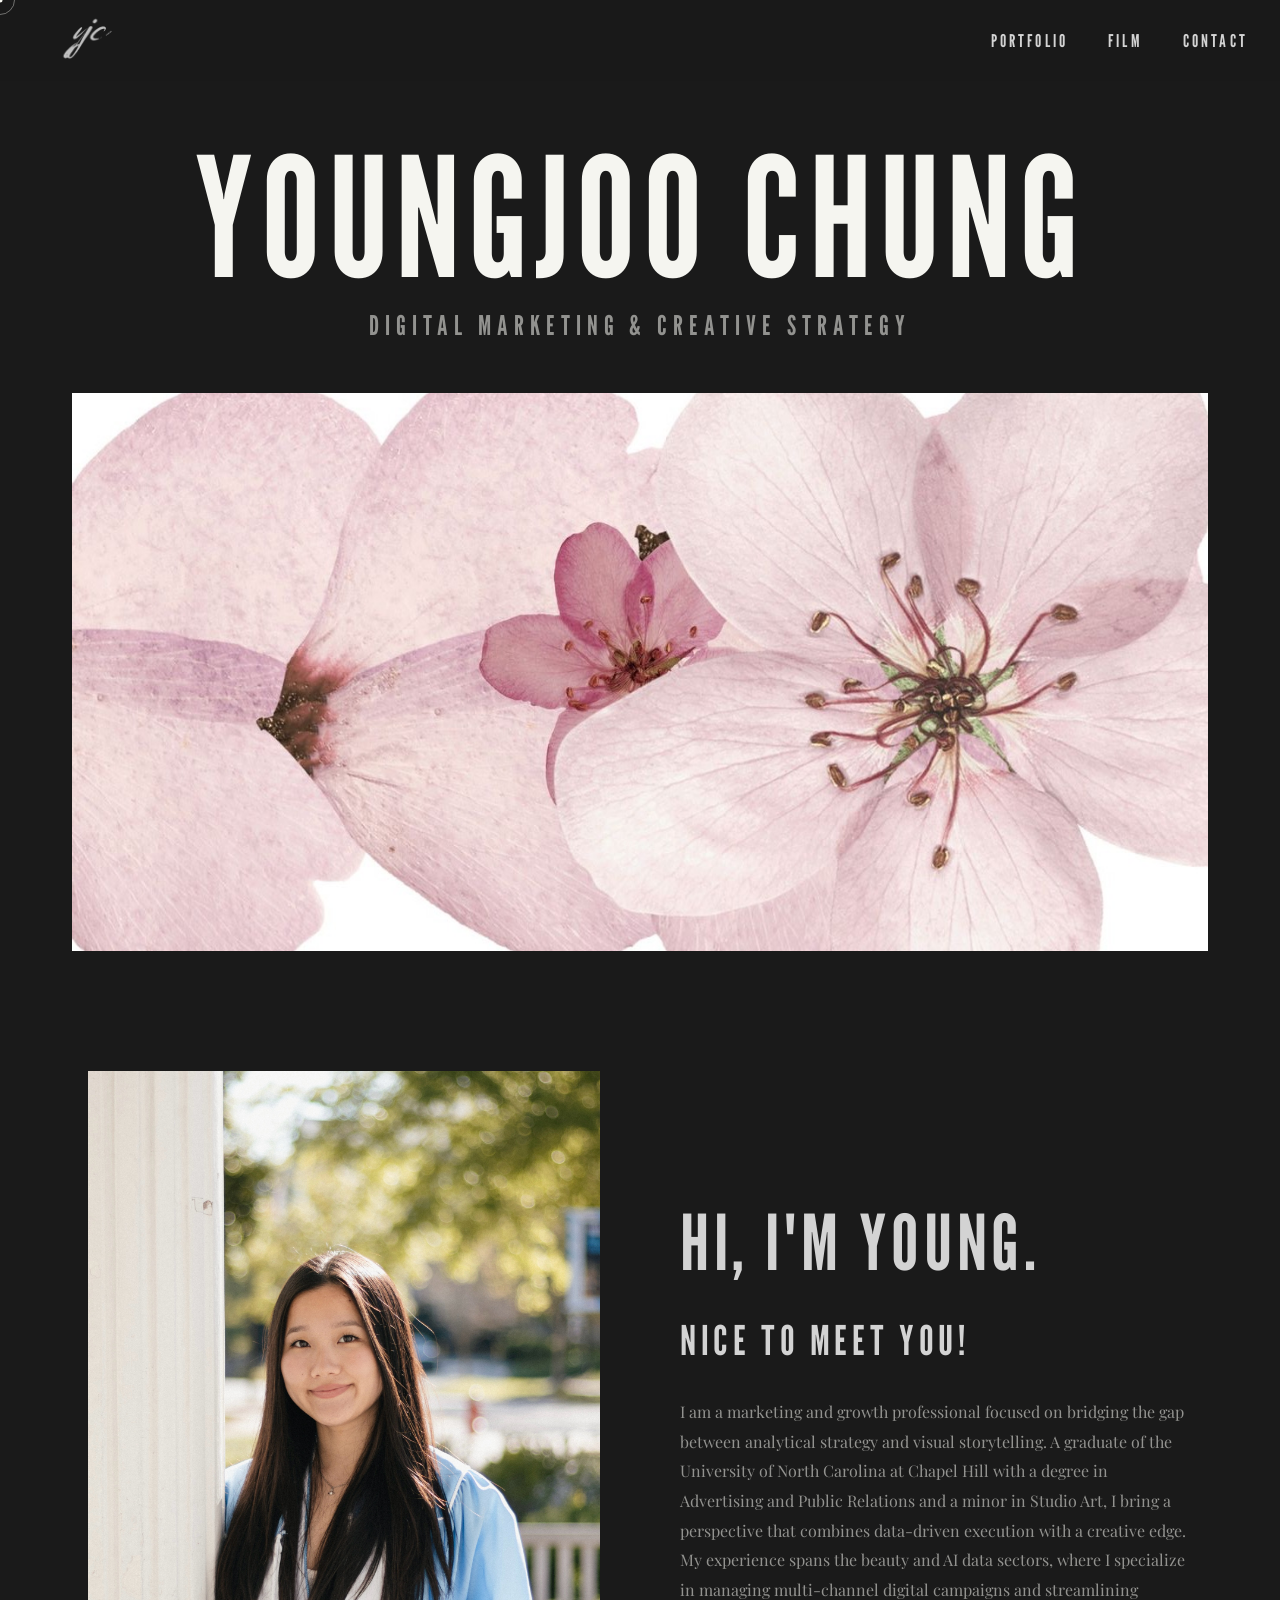
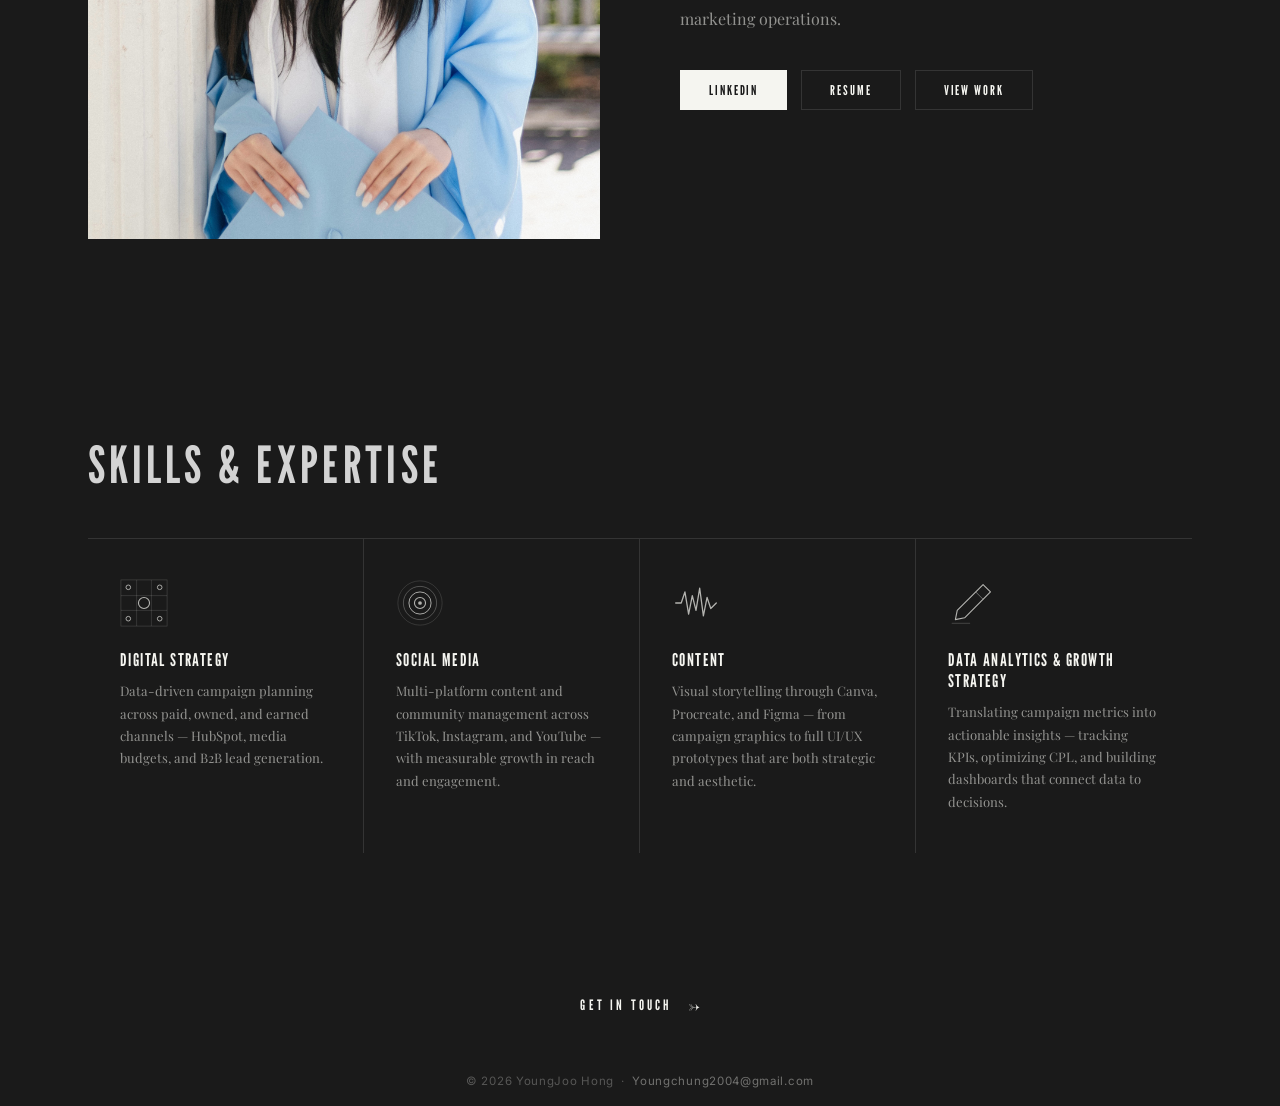
==== index.html @ 1804837a "Revert hero name back to Youngjoo Chung" ====
<!DOCTYPE html>
<html lang="en">
<head>
  <meta charset="UTF-8">
  <meta name="viewport" content="width=device-width, initial-scale=1.0">
  <title>YoungJoo Hong — Digital Marketing &amp; Creative Strategy</title>
  <meta name="description" content="Portfolio of YoungJoo Hong — digital marketing strategist and creative professional.">
  <link rel="preconnect" href="https://fonts.googleapis.com">
  <link rel="preconnect" href="https://fonts.gstatic.com" crossorigin>
  <link href="https://fonts.googleapis.com/css2?family=League+Gothic&family=Playfair+Display:ital,wght@0,400;0,600;0,700;1,400&family=Inter:wght@300;400;500;600&display=swap" rel="stylesheet">
  <link rel="stylesheet" href="css/style.css">
</head>
<body>

  <div class="cursor-dot"></div>
  <div class="cursor-ring"></div>

  <!-- ── NAV ──────────────────────────────────── -->
  <nav class="nav">
    <div class="nav-container">
      <a href="index.html" class="nav-home"><img src="images/logo.png" alt="YJC" class="nav-logo-img"></a>
      <button class="nav-toggle" aria-label="Toggle navigation">
        <span></span><span></span><span></span>
      </button>
      <ul class="nav-links">
        <li class="nav-item">
          <a href="portfolio.html" class="nav-link">Portfolio</a>
          <div class="nav-dropdown">
            <a href="portfolio.html#projects">Projects</a>
            <a href="portfolio.html#internship">Internship</a>
            <a href="portfolio.html#social-media">Social Media</a>
          </div>
        </li>
        <li class="nav-item"><a href="film.html" class="nav-link">Film</a></li>
        <li class="nav-item"><a href="contact.html" class="nav-link">Contact</a></li>
      </ul>
    </div>
  </nav>

  <!-- ── HERO ─────────────────────────────────── -->
  <section class="hero">
    <div class="hero-content">
      <h1 class="hero-name reveal">Youngjoo Chung</h1>
      <p class="hero-subhead reveal reveal-delay-1">Digital Marketing &amp; Creative Strategy</p>
    </div>
    <div class="hero-portrait-wrap reveal reveal-delay-1">
      <img src="images/homepagewallpaper.jpeg" alt="YoungJoo Chung" class="hero-portrait">
    </div>
    <div class="hero-scroll">
      <span>Scroll</span>
      <div class="hero-scroll-line"></div>
    </div>
  </section>

  <!-- ── ABOUT ME ───────────────────────────────── -->
  <section class="about-section">
    <div class="container">
      <div class="about-grid">

        <div class="about-photo-wrap reveal">
          <img src="images/profile.jpg" alt="YoungJoo Chung">
        </div>

        <div class="about-text-col reveal reveal-delay-1">
          <h2 class="about-title">Hi, I'm Young.<br><span class="about-title-sub">Nice to meet you!</span></h2>
          <p class="about-body">
            I am a marketing and growth professional focused on bridging the gap between analytical strategy and visual storytelling. A graduate of the University of North Carolina at Chapel Hill with a degree in Advertising and Public Relations and a minor in Studio Art, I bring a perspective that combines data-driven execution with a creative edge. My experience spans the beauty and AI data sectors, where I specialize in managing multi-channel digital campaigns and streamlining marketing operations.
          </p>
          <div class="about-ctas">
            <a href="https://www.linkedin.com/in/young-chung/" target="_blank" rel="noopener" class="btn btn-cream">LinkedIn</a>
            <a href="YoungJoo Chung - Resume copy.pdf" target="_blank" class="btn btn-outline">Resume</a>
            <a href="portfolio.html" class="btn btn-outline">View Work</a>
          </div>
        </div>

      </div>
    </div>
  </section>

  <!-- ── SKILLS ─────────────────────────────────── -->
  <section class="skills-section">
    <div class="container">
      <p class="skills-section-title reveal">Skills &amp; Expertise</p>
      <div class="skills-grid">

        <div class="skill-block reveal">
          <div class="skill-icon">
            <svg viewBox="0 0 52 52" fill="none" xmlns="http://www.w3.org/2000/svg">
              <rect x="1" y="1" width="50" height="50" stroke="#F5F5F0" stroke-width="0.7" stroke-opacity="0.3"/>
              <line x1="1" y1="18" x2="51" y2="18" stroke="#F5F5F0" stroke-width="0.7" stroke-opacity="0.3"/>
              <line x1="1" y1="34" x2="51" y2="34" stroke="#F5F5F0" stroke-width="0.7" stroke-opacity="0.3"/>
              <line x1="18" y1="1" x2="18" y2="51" stroke="#F5F5F0" stroke-width="0.7" stroke-opacity="0.3"/>
              <line x1="34" y1="1" x2="34" y2="51" stroke="#F5F5F0" stroke-width="0.7" stroke-opacity="0.3"/>
              <circle cx="26" cy="26" r="6" stroke="#F5F5F0" stroke-width="1.2"/>
              <circle cx="9"  cy="9"  r="2.5" stroke="#F5F5F0" stroke-width="1"/>
              <circle cx="43" cy="9"  r="2.5" stroke="#F5F5F0" stroke-width="1"/>
              <circle cx="9"  cy="43" r="2.5" stroke="#F5F5F0" stroke-width="1"/>
              <circle cx="43" cy="43" r="2.5" stroke="#F5F5F0" stroke-width="1"/>
            </svg>
          </div>
          <p class="skill-name">Digital Strategy</p>
          <p class="skill-desc">Data-driven campaign planning across paid, owned, and earned channels — HubSpot, media budgets, and B2B lead generation.</p>
        </div>

        <div class="skill-block reveal reveal-delay-1">
          <div class="skill-icon">
            <svg viewBox="0 0 52 52" fill="none" xmlns="http://www.w3.org/2000/svg">
              <circle cx="26" cy="26" r="24" stroke="#F5F5F0" stroke-width="0.7" stroke-opacity="0.3"/>
              <circle cx="26" cy="26" r="18" stroke="#F5F5F0" stroke-width="0.8" stroke-opacity="0.5"/>
              <circle cx="26" cy="26" r="12" stroke="#F5F5F0" stroke-width="1"/>
              <circle cx="26" cy="26" r="6"  stroke="#F5F5F0" stroke-width="1.2"/>
              <circle cx="26" cy="26" r="2"  fill="#F5F5F0"/>
            </svg>
          </div>
          <p class="skill-name">Social Media</p>
          <p class="skill-desc">Multi-platform content and community management across TikTok, Instagram, and YouTube — with measurable growth in reach and engagement.</p>
        </div>

        <div class="skill-block reveal reveal-delay-2">
          <div class="skill-icon">
            <svg viewBox="0 0 52 52" fill="none" xmlns="http://www.w3.org/2000/svg">
              <path d="M4 26 L10 26 L14 14 L18 38 L22 18 L26 34 L30 10 L34 40 L38 20 L42 32 L48 26" stroke="#F5F5F0" stroke-width="1.4" stroke-linecap="round" stroke-linejoin="round"/>
            </svg>
          </div>
          <p class="skill-name">Content</p>
          <p class="skill-desc">Visual storytelling through Canva, Procreate, and Figma — from campaign graphics to full UI/UX prototypes that are both strategic and aesthetic.</p>
        </div>

        <div class="skill-block reveal reveal-delay-3">
          <div class="skill-icon">
            <svg viewBox="0 0 52 52" fill="none" xmlns="http://www.w3.org/2000/svg">
              <path d="M38 6 L46 14 L18 42 L8 44 L10 34 Z" stroke="#F5F5F0" stroke-width="1.2" stroke-linejoin="round"/>
              <line x1="30" y1="14" x2="38" y2="22" stroke="#F5F5F0" stroke-width="1" stroke-opacity="0.6"/>
              <line x1="4"  y1="48" x2="24" y2="48" stroke="#F5F5F0" stroke-width="1" stroke-opacity="0.3"/>
            </svg>
          </div>
          <p class="skill-name">Data Analytics &amp; Growth Strategy</p>
          <p class="skill-desc">Translating campaign metrics into actionable insights — tracking KPIs, optimizing CPL, and building dashboards that connect data to decisions.</p>
        </div>

      </div>
    </div>
  </section>

  <!-- ── FOOTER ─────────────────────────────────── -->
  <a href="contact.html" class="footer-cta-strip">
    <span class="footer-cta-text">Get In Touch</span>
    <span class="footer-cta-arrow">→</span>
  </a>

  <footer class="footer">
    <p>&copy; 2026 YoungJoo Hong &nbsp;·&nbsp; <a href="mailto:Youngchung2004@gmail.com">Youngchung2004@gmail.com</a></p>
  </footer>

  <script src="js/main.js"></script>
</body>
</html>
---- css/style.css ----
/* ============================================
   DESIGN SYSTEM
   ============================================ */
:root {
  --bg:           #1A1A1A;
  --bg-card:      #242424;
  --bg-nav:       rgba(26, 26, 26, 0.94);
  --cream:        #F5F5F0;
  --cream-dim:    rgba(245, 245, 240, 0.55);
  --cream-subtle: rgba(245, 245, 240, 0.07);
  --cream-border: rgba(245, 245, 240, 0.12);
  --font-display: 'League Gothic', 'Arial Narrow', sans-serif;
  --font-serif:   'Playfair Display', Georgia, serif;
  --font-sans:    'Inter', sans-serif;
  --ease:         cubic-bezier(0.4, 0, 0.2, 1);
  --ease-out:     cubic-bezier(0.0, 0, 0.2, 1);
}

*, *::before, *::after { box-sizing: border-box; margin: 0; padding: 0; }
html { scroll-behavior: smooth; }

body {
  font-family: var(--font-serif);
  background: #1A1A1A !important;
  color: var(--cream);
  cursor: none;
  overflow-x: hidden;
  -webkit-font-smoothing: antialiased;
}

/* ============================================
   CUSTOM CURSOR
   ============================================ */
.cursor-dot, .cursor-ring {
  position: fixed;
  top: 0; left: 0;
  pointer-events: none;
  z-index: 9999;
  transform: translate(-50%, -50%);
}

.cursor-dot {
  width: 5px; height: 5px;
  background: var(--cream);
  border-radius: 50%;
}

.cursor-ring {
  width: 30px; height: 30px;
  border: 1px solid rgba(245,245,240,0.4);
  border-radius: 50%;
  transition: width .3s var(--ease), height .3s var(--ease),
              border-color .3s, background .3s;
}

.cursor-ring.hovering {
  width: 46px; height: 46px;
  border-color: var(--cream);
  background: var(--cream-subtle);
}

.cursor-ring.clicking {
  width: 22px; height: 22px;
  background: rgba(245,245,240,0.08);
}

/* ============================================
   NAVIGATION
   ============================================ */
.nav {
  position: fixed;
  top: 0; left: 0; right: 0;
  z-index: 100;
  background: var(--bg-nav);
  backdrop-filter: blur(16px);
  -webkit-backdrop-filter: blur(16px);
  border-bottom: 1px solid var(--cream-border);
}

.nav-container {
  max-width: 1600px;
  margin: 0 auto;
  padding: 0 32px;
  height: 80px;
  display: flex;
  align-items: center;
  justify-content: space-between;
}

.nav-home {
  text-decoration: none;
  display: flex;
  align-items: center;
}

.nav-logo-img {
  height: 120px;
  width: auto;
  display: block;
  filter: invert(1) brightness(0.85);
  transition: filter .2s;
}
.nav-home:hover .nav-logo-img { filter: invert(1) brightness(1); }

.nav-links {
  list-style: none;
  display: flex;
  gap: 40px;
  align-items: center;
}

.nav-item { position: relative; }

.nav-link {
  font-family: var(--font-display);
  font-size: 1.1rem;
  letter-spacing: 0.18em;
  text-transform: uppercase;
  color: #D3D3D3;
  text-decoration: none;
  cursor: none;
  transition: color .2s;
  padding: 8px 0;
  display: block;
}

.nav-link:hover, .nav-link.active { color: var(--cream); }

/* Dropdown */
.nav-dropdown {
  position: absolute;
  top: calc(100% + 1px);
  right: 0;
  background: #111;
  border: 1px solid var(--cream-border);
  min-width: 180px;
  opacity: 0;
  pointer-events: none;
  transform: translateY(-6px);
  transition: opacity .2s var(--ease), transform .2s var(--ease);
}

.nav-item:hover .nav-dropdown {
  opacity: 1;
  pointer-events: all;
  transform: translateY(0);
}

.nav-dropdown a {
  display: block;
  padding: 12px 22px;
  font-family: var(--font-display);
  font-size: 0.85rem;
  letter-spacing: 0.14em;
  text-transform: uppercase;
  color: var(--cream-dim);
  text-decoration: none;
  border-bottom: 1px solid var(--cream-border);
  transition: color .2s, background .2s;
  cursor: none;
}

.nav-dropdown a:last-child { border-bottom: none; }
.nav-dropdown a:hover { color: var(--cream); background: var(--cream-subtle); }

.nav-toggle {
  display: none;
  flex-direction: column;
  gap: 5px;
  background: none;
  border: none;
  cursor: none;
  padding: 4px;
}

.nav-toggle span {
  display: block;
  width: 22px; height: 1.5px;
  background: var(--cream);
  transition: transform .3s, opacity .3s;
}

/* ============================================
   UTILITIES
   ============================================ */
.container { max-width: 1200px; margin: 0 auto; padding: 0 48px; }
.section-padding { padding: 100px 0; }

/* ============================================
   SCROLL REVEAL
   ============================================ */
.reveal {
  opacity: 0;
  transform: translateY(22px);
  transition: opacity .7s var(--ease-out), transform .7s var(--ease-out);
}
.reveal.visible { opacity: 1; transform: translateY(0); }
.reveal-delay-1 { transition-delay: .1s; }
.reveal-delay-2 { transition-delay: .2s; }
.reveal-delay-3 { transition-delay: .3s; }
.reveal-delay-4 { transition-delay: .4s; }

/* ============================================
   BUTTONS
   ============================================ */
.btn {
  display: inline-block;
  padding: 11px 28px;
  font-family: var(--font-display);
  font-size: 0.85rem;
  letter-spacing: 0.14em;
  text-transform: uppercase;
  text-decoration: none;
  cursor: none;
  transition: all .25s var(--ease);
  border-radius: 0;
}

.btn-cream {
  background: var(--cream);
  color: var(--bg);
  border: 1.5px solid var(--cream);
}
.btn-cream:hover { background: transparent; color: var(--cream); transform: translateY(-2px); }

.btn-outline {
  background: transparent;
  color: var(--cream);
  border: 1.5px solid var(--cream-border);
}
.btn-outline:hover { border-color: var(--cream); transform: translateY(-2px); }

/* ============================================
   HOME — HERO (full-width editorial)
   ============================================ */
.hero {
  min-height: 100vh;
  display: flex;
  flex-direction: column;
  align-items: center;
  text-align: center;
  padding: 140px 48px 0;
  position: relative;
  background: var(--bg);
}

.hero-content {
  width: 100%;
  margin-bottom: 52px;
}

.hero-name {
  font-family: var(--font-display);
  font-size: clamp(4rem, 13vw, 12rem);
  font-weight: 400;
  line-height: 0.92;
  letter-spacing: 0.04em;
  text-transform: uppercase;
  color: var(--cream);
  margin-bottom: 16px;
}

.hero-subhead {
  font-family: var(--font-display);
  font-size: clamp(1rem, 2.4vw, 1.7rem);
  font-weight: 400;
  letter-spacing: 0.22em;
  text-transform: uppercase;
  color: var(--cream-dim);
}

.hero-portrait-wrap {
  width: 96%;
  max-width: none;
  overflow: hidden;
  margin: 0 auto;
}

.hero-portrait {
  width: 100%;
  display: block;
  height: 62vh;
  object-fit: cover;
  object-position: center center;
}

.hero-scroll {
  position: absolute;
  bottom: 40px;
  left: 50%;
  transform: translateX(-50%);
  display: flex;
  flex-direction: column;
  align-items: center;
  gap: 10px;
  color: var(--cream-dim);
  font-family: var(--font-display);
  font-size: 0.65rem;
  letter-spacing: 0.2em;
  text-transform: uppercase;
  animation: fadeInUp 1.2s ease 1s both;
}

.hero-scroll-line {
  width: 1px;
  height: 50px;
  background: linear-gradient(to bottom, var(--cream-dim), transparent);
  animation: scrollPulse 2.5s ease infinite;
}

@keyframes scrollPulse {
  0%, 100% { opacity: .35; transform: scaleY(1); }
  50%       { opacity: .8;  transform: scaleY(1.08); }
}

@keyframes fadeInUp {
  from { opacity: 0; transform: translateX(-50%) translateY(12px); }
  to   { opacity: 1; transform: translateX(-50%) translateY(0); }
}

/* ============================================
   HOME — ABOUT SECTION
   ============================================ */
.about-section {
  padding: 120px 0;
}

.about-grid {
  display: grid;
  grid-template-columns: 1fr 1fr;
  gap: 80px;
  align-items: center;
}

.about-photo-wrap {
  overflow: hidden;
}

.about-photo-wrap img {
  width: 100%;
  height: auto;
  display: block;
  object-fit: contain;
}

.about-text-col {}

.about-title {
  font-family: var(--font-display);
  font-size: clamp(3.2rem, 6vw, 5.5rem);
  font-weight: 400;
  text-transform: uppercase;
  letter-spacing: 0.06em;
  color: #D3D3D3;
  margin-bottom: 28px;
  line-height: 1.1;
}

.about-title-sub {
  font-size: clamp(1.8rem, 3.2vw, 3rem);
}

.about-body {
  font-size: 1rem;
  line-height: 1.85;
  color: var(--cream-dim);
  margin-bottom: 36px;
}

.about-ctas { display: flex; gap: 14px; flex-wrap: wrap; }

/* ============================================
   HOME — SKILLS
   ============================================ */
.skills-section {
  padding: 80px 0 100px;
}

.skills-section-title {
  font-family: var(--font-display);
  font-size: clamp(2.2rem, 4vw, 3.5rem);
  font-weight: 400;
  letter-spacing: 0.08em;
  text-transform: uppercase;
  color: #D3D3D3;
  margin-bottom: 48px;
  line-height: 1;
}

.skills-grid {
  display: grid;
  grid-template-columns: repeat(4, 1fr);
  gap: 0;
}

.skill-block {
  padding: 40px 32px;
  border-right: 1px solid var(--cream-border);
  border-top: 1px solid var(--cream-border);
  transition: background .3s;
}

.skill-block:last-child { border-right: none; }
.skill-block:hover { background: var(--cream-subtle); }

.skill-icon { width: 48px; height: 48px; margin-bottom: 22px; opacity: .7; }
.skill-icon svg { width: 100%; height: 100%; }

.skill-name {
  font-family: var(--font-display);
  font-size: 1.1rem;
  font-weight: 400;
  letter-spacing: 0.08em;
  text-transform: uppercase;
  color: var(--cream);
  margin-bottom: 10px;
}

.skill-desc {
  font-family: var(--font-serif);
  font-size: 0.82rem;
  line-height: 1.7;
  color: var(--cream-dim);
}

/* ============================================
   FOOTER CTA
   ============================================ */
.footer-cta-strip {
  padding: 40px 48px;
  display: flex;
  align-items: center;
  justify-content: center;
  gap: 16px;
  text-decoration: none;
  transition: opacity .2s;
  cursor: none;
}

.footer-cta-strip:hover { opacity: .65; }

.footer-cta-text {
  font-family: var(--font-display);
  font-size: 0.9rem;
  letter-spacing: 0.22em;
  text-transform: uppercase;
  color: var(--cream);
}

.footer-cta-arrow {
  font-size: 1.1rem;
  color: var(--cream);
}

.footer {
  padding: 18px 48px;
  text-align: center;
}

.footer p {
  font-family: var(--font-sans);
  font-size: 0.72rem;
  color: rgba(245,245,240,0.28);
  letter-spacing: 0.06em;
}

.footer a { color: rgba(245,245,240,0.4); text-decoration: none; }

/* ============================================
   INTERIOR PAGE HERO
   ============================================ */
.page-hero {
  padding: 140px 0 56px;
  border-bottom: 1px solid var(--cream-border);
}

.page-hero-title {
  font-family: var(--font-display);
  font-size: clamp(3rem, 7vw, 6rem);
  font-weight: 400;
  letter-spacing: 0.06em;
  text-transform: uppercase;
  color: var(--cream);
  line-height: 1;
  margin-bottom: 10px;
}

.page-hero-sub {
  font-family: var(--font-display);
  font-size: 0.75rem;
  letter-spacing: 0.2em;
  text-transform: uppercase;
  color: var(--cream-dim);
}

/* ============================================
   PORTFOLIO — FILTER BAR
   ============================================ */
.filter-bar {
  padding: 24px 0;
  border-bottom: 1px solid var(--cream-border);
  position: sticky;
  top: 60px;
  z-index: 50;
  background: var(--bg);
}

.filter-tabs { display: flex; gap: 6px; }

.filter-tab {
  padding: 6px 18px;
  font-family: var(--font-display);
  font-size: 0.75rem;
  letter-spacing: 0.14em;
  text-transform: uppercase;
  color: var(--cream-dim);
  background: transparent;
  border: 1px solid var(--cream-border);
  cursor: none;
  transition: all .2s;
}

.filter-tab:hover { color: var(--cream); border-color: rgba(245,245,240,0.3); }
.filter-tab.active { background: var(--cream); color: var(--bg); border-color: var(--cream); }

/* ============================================
   PORTFOLIO — PROJECT GRID
   ============================================ */
.projects-section { padding: 56px 0 100px; }
.projects-section .container { max-width: none; padding: 0; }

.projects-grid {
  display: grid;
  grid-template-columns: repeat(3, 1fr);
  gap: 2px;
}

.project-card {
  background: var(--bg-card);
  cursor: none;
  overflow: hidden;
  transition: opacity .25s;
  position: relative;
}

.project-card:hover { opacity: .82; }

.project-card-image {
  width: 100%;
  background: #2a2a2a;
  display: flex;
  align-items: center;
  justify-content: center;
  min-height: 210px;
  overflow: hidden;
}

.project-card-image img {
  width: 100%;
  max-height: 260px;
  object-fit: contain;
  display: block;
}

.project-card-overlay {
  position: absolute;
  inset: 0;
  background: rgba(26,26,26,.82);
  display: flex;
  align-items: center;
  justify-content: center;
  opacity: 0;
  transition: opacity .3s;
}

.project-card:hover .project-card-overlay { opacity: 1; }

.overlay-label {
  font-family: var(--font-display);
  font-size: clamp(1rem, 1.8vw, 1.5rem);
  letter-spacing: 0.12em;
  text-transform: uppercase;
  color: var(--cream);
  border-bottom: 1px solid rgba(245,245,240,.5);
  padding-bottom: 4px;
}

.project-card-meta {
  padding: 16px 18px 20px;
  border-top: 1px solid var(--cream-border);
}

.project-card-title {
  font-family: var(--font-display);
  font-size: 1.05rem;
  font-weight: 400;
  letter-spacing: 0.06em;
  text-transform: uppercase;
  color: var(--cream);
  margin-bottom: 5px;
}

.project-card-date {
  font-family: var(--font-sans);
  font-size: 0.68rem;
  letter-spacing: 0.1em;
  text-transform: uppercase;
  color: var(--cream-dim);
}

.project-card.filtered-out { display: none; }

/* ── Portfolio Category Groups (portfolio.html only) ── */
.project-group + .project-group { margin-top: 100px; }
.project-group.filtered-out { display: none; }

.project-group-header {
  padding: 64px 48px 28px;
  border-bottom: 1px solid rgba(245,245,240,.12);
  margin-bottom: 2px;
}

.project-group-label {
  font-family: var(--font-display);
  font-size: clamp(3rem, 5vw, 4.5rem);
  font-weight: 400;
  letter-spacing: 0.05em;
  text-transform: uppercase;
  line-height: 1;
  color: rgba(245,245,240,.92);
}

.project-group-line {
  display: none;
}

/* ============================================
   PROJECT MODAL
   ============================================ */
.modal-overlay {
  position: fixed;
  inset: 0;
  background: rgba(0,0,0,.82);
  z-index: 200;
  display: flex;
  align-items: center;
  justify-content: center;
  padding: 40px 20px;
  opacity: 0;
  pointer-events: none;
  transition: opacity .3s;
}

.modal-overlay.open { opacity: 1; pointer-events: all; }

.modal {
  background: #111;
  border: 1px solid var(--cream-border);
  width: 100%;
  max-width: 800px;
  max-height: 90vh;
  overflow-y: auto;
  transform: translateY(18px);
  transition: transform .3s var(--ease-out);
}

.modal-overlay.open .modal { transform: translateY(0); }

.modal-header {
  padding: 36px 44px 28px;
  border-bottom: 1px solid var(--cream-border);
  position: relative;
}

.modal-close {
  position: absolute;
  top: 20px; right: 20px;
  width: 30px; height: 30px;
  background: none;
  border: 1px solid var(--cream-border);
  color: var(--cream-dim);
  cursor: none;
  font-size: 1rem;
  display: flex; align-items: center; justify-content: center;
  transition: all .2s;
}

.modal-close:hover { border-color: var(--cream); color: var(--cream); }

.modal-category {
  font-family: var(--font-display);
  font-size: 0.68rem;
  letter-spacing: 0.16em;
  text-transform: uppercase;
  color: var(--cream-dim);
  margin-bottom: 8px;
}

.modal-title {
  font-family: var(--font-display);
  font-size: 2rem;
  font-weight: 400;
  letter-spacing: 0.06em;
  text-transform: uppercase;
  color: var(--cream);
  margin-bottom: 4px;
}

.modal-subtitle, .modal-time {
  font-family: var(--font-serif);
  font-size: 0.82rem;
  color: var(--cream-dim);
}

.modal-time { margin-top: 5px; }

.modal-body { padding: 32px 44px 44px; }

.modal-section-label {
  font-family: var(--font-display);
  font-size: 0.65rem;
  font-weight: 400;
  letter-spacing: 0.18em;
  text-transform: uppercase;
  color: var(--cream-dim);
  margin-bottom: 10px;
}

.modal-description {
  font-family: var(--font-serif);
  font-size: 0.92rem;
  line-height: 1.8;
  color: var(--cream-dim);
  margin-bottom: 26px;
}

.modal-skills { display: flex; flex-wrap: wrap; gap: 7px; margin-bottom: 26px; }

.tag {
  display: inline-block;
  padding: 4px 10px;
  font-family: var(--font-display);
  font-size: 0.68rem;
  letter-spacing: 0.1em;
  text-transform: uppercase;
  color: var(--cream-dim);
  border: 1px solid var(--cream-border);
  transition: all .2s;
}

.tag:hover { color: var(--cream); border-color: rgba(245,245,240,.35); }

.modal-bullets { list-style: none; margin-bottom: 26px; }

.modal-bullets li {
  font-family: var(--font-serif);
  font-size: 0.9rem;
  line-height: 1.7;
  color: var(--cream-dim);
  padding: 6px 0 6px 16px;
  border-bottom: 1px solid rgba(245,245,240,.05);
  position: relative;
}

.modal-bullets li::before {
  content: '';
  position: absolute;
  left: 0; top: 15px;
  width: 4px; height: 4px;
  background: var(--cream);
  border-radius: 50%;
}

.modal-screenshots {
  display: flex;
  flex-direction: column;
  gap: 20px;
  margin-bottom: 32px;
}

.modal-screenshot {
  width: 100%;
}

.modal-screenshot img {
  width: 100%;
  height: auto;
  object-fit: contain;
  display: block;
  cursor: zoom-in;
}

.modal-link-btn {
  display: inline-flex;
  align-items: center;
  gap: 8px;
  padding: 10px 22px;
  background: var(--cream);
  color: var(--bg);
  font-family: var(--font-display);
  font-size: 0.75rem;
  letter-spacing: 0.12em;
  text-transform: uppercase;
  text-decoration: none;
  transition: opacity .2s;
}

.modal-link-btn:hover { opacity: .85; }

/* ============================================
   FILM PAGE
   ============================================ */
.film-category {
  margin-bottom: 56px;
}

.film-category-title {
  font-family: var(--font-display);
  font-size: clamp(1.6rem, 3vw, 2.4rem);
  font-weight: 400;
  letter-spacing: 0.1em;
  text-transform: uppercase;
  color: var(--cream);
  margin-bottom: 20px;
  padding-bottom: 14px;
  border-bottom: 1px solid var(--cream-border);
}

.film-grid {
  display: grid;
  grid-template-columns: repeat(3, 1fr);
  gap: 6px;
  margin-bottom: 8px;
  align-items: start;
}

@media (max-width: 768px) { .film-grid { grid-template-columns: 1fr; } }
@media (max-width: 1024px) { .film-grid { grid-template-columns: repeat(2, 1fr); } }

.film-caption {
  font-family: var(--font-serif);
  font-style: italic;
  font-size: 0.88rem;
  color: var(--cream-dim);
  margin-bottom: 48px;
  letter-spacing: 0.02em;
}

.gallery-section { padding: 56px 0 100px; }

.gallery-grid {
  columns: 3;
  column-gap: 3px;
}

.gallery-item {
  break-inside: avoid;
  margin-bottom: 6px;
  cursor: none;
  overflow: hidden;
  display: block;
}

.gallery-item img {
  display: block;
  width: 100%;
  height: auto;
  transition: opacity .3s;
}

.gallery-item:hover img { opacity: .8; }

/* Lightbox */
.lightbox {
  position: fixed;
  inset: 0;
  background: rgba(10,10,10,.97);
  z-index: 300;
  display: flex;
  align-items: center;
  justify-content: center;
  opacity: 0;
  pointer-events: none;
  transition: opacity .3s;
}

.lightbox.open { opacity: 1; pointer-events: all; }
.lightbox img { max-width: 90vw; max-height: 90vh; object-fit: contain; }

.lightbox-close {
  position: absolute;
  top: 24px; right: 28px;
  font-size: 1.4rem;
  color: rgba(245,245,240,.45);
  background: none;
  border: none;
  cursor: none;
  transition: color .2s;
}

.lightbox-close:hover { color: var(--cream); }

.lightbox-arrow {
  position: absolute;
  top: 50%;
  transform: translateY(-50%);
  font-size: 1.6rem;
  color: rgba(245,245,240,.35);
  background: none;
  border: none;
  cursor: none;
  padding: 20px;
  transition: color .2s;
}

.lightbox-arrow:hover { color: var(--cream); }
.lightbox-arrow.prev { left: 10px; }
.lightbox-arrow.next { right: 10px; }

/* ============================================
   CONTACT PAGE
   ============================================ */
.contact-section {
  min-height: calc(100vh - 60px);
  padding: 120px 0 80px;
  display: flex;
  align-items: center;
}

.contact-grid {
  display: grid;
  grid-template-columns: 1fr 1fr;
  gap: 80px;
  align-items: start;
}

.contact-eyebrow {
  font-family: var(--font-display);
  font-size: 0.72rem;
  letter-spacing: 0.2em;
  text-transform: uppercase;
  color: var(--cream-dim);
  margin-bottom: 16px;
}

.contact-intro h2 {
  font-family: var(--font-display);
  font-size: clamp(2.8rem, 5vw, 4.5rem);
  font-weight: 400;
  letter-spacing: 0.06em;
  text-transform: uppercase;
  color: var(--cream);
  line-height: 1;
  margin-bottom: 22px;
}

.contact-intro p {
  font-family: var(--font-serif);
  font-size: 0.95rem;
  line-height: 1.8;
  color: var(--cream-dim);
  margin-bottom: 36px;
}

.contact-cards { display: flex; flex-direction: column; gap: 2px; }

.contact-card {
  display: flex;
  align-items: center;
  gap: 20px;
  padding: 24px 28px;
  background: var(--bg-card);
  border: 1px solid var(--cream-border);
  text-decoration: none;
  color: var(--cream);
  cursor: none;
  transition: all .25s;
}

.contact-card:hover {
  background: var(--cream-subtle);
  border-color: rgba(245,245,240,.3);
  transform: translateX(4px);
}

.contact-card-icon {
  width: 38px; height: 38px;
  border: 1px solid var(--cream-border);
  border-radius: 50%;
  display: flex; align-items: center; justify-content: center;
  color: var(--cream-dim);
  flex-shrink: 0;
}

.contact-card-label {
  font-family: var(--font-display);
  font-size: 0.65rem;
  letter-spacing: 0.14em;
  text-transform: uppercase;
  color: var(--cream-dim);
  margin-bottom: 3px;
}

.contact-card-value {
  font-family: var(--font-serif);
  font-size: 0.92rem;
  color: var(--cream);
}

.contact-card-arrow {
  margin-left: auto;
  font-size: 1rem;
  color: var(--cream-dim);
  transition: color .2s, transform .2s;
}

.contact-card:hover .contact-card-arrow { color: var(--cream); transform: translateX(3px); }

/* ============================================
   RESPONSIVE
   ============================================ */
@media (max-width: 1024px) {
  .projects-grid { grid-template-columns: repeat(2, 1fr); }
  .skills-grid   { grid-template-columns: repeat(2, 1fr); }
  .skill-block:nth-child(2) { border-right: none; }
  .skill-block:nth-child(3) { border-top: 1px solid var(--cream-border); }
  .gallery-grid  { columns: 2; }
}

@media (max-width: 768px) {
  .container { padding: 0 24px; }
  .nav-container { padding: 0 20px; }

  /* Scale logo down so it fits cleanly inside the 80px nav bar */
  .nav-logo-img { height: 48px; }

  /* Mobile menu panel — slides down from below the nav bar */
  .nav-links {
    position: fixed;
    top: 80px; left: 0; right: 0;
    background: rgba(17,17,17,.97);
    backdrop-filter: blur(16px);
    -webkit-backdrop-filter: blur(16px);
    flex-direction: column;
    gap: 0;
    border-bottom: 1px solid var(--cream-border);
    transform: translateY(-110%);
    transition: transform .35s var(--ease);
    z-index: 99;
  }

  .nav-links.open { transform: translateY(0); }
  .nav-links li { width: 100%; }

  /* Larger tap targets for thumb-friendly navigation */
  .nav-link {
    display: block;
    padding: 20px 24px;
    font-size: 1.05rem;
    letter-spacing: 0.16em;
    border-bottom: 1px solid rgba(245,245,240,.07);
  }

  .nav-dropdown {
    position: static;
    background: rgba(0,0,0,.28);
    border: none;
    border-top: 1px solid rgba(245,245,240,.07);
    opacity: 1;
    pointer-events: all;
    transform: none;
    display: none;
    min-width: unset;
  }

  .nav-item.dropdown-open .nav-dropdown { display: block; }
  .nav-dropdown a {
    padding: 14px 24px 14px 42px;
    font-size: 0.88rem;
    border-bottom: 1px solid rgba(245,245,240,.05);
  }
  .nav-dropdown a:last-child { border-bottom: none; }

  /* Show hamburger; make it pointer since cursor:none is disabled on mobile */
  .nav-toggle { display: flex; cursor: pointer; }

  .hero { padding: 60px 24px 0; }
  .hero-name { font-size: clamp(3rem, 15vw, 6rem); }
  .hero-subhead { font-size: clamp(0.7rem, 3.5vw, 1rem); letter-spacing: 0.12em; }

  .about-grid { grid-template-columns: 1fr; gap: 40px; }
  .about-photo-wrap img { max-height: 420px; }

  .skills-grid    { grid-template-columns: 1fr; }
  .skill-block    { border-right: none; border-bottom: 1px solid var(--cream-border); }

  .contact-grid { grid-template-columns: 1fr; gap: 48px; }

  .gallery-grid { columns: 1; }

  .projects-grid { grid-template-columns: 1fr; }
  .project-group-header { padding: 44px 20px 22px; }
  .project-group + .project-group { margin-top: 72px; }
  .project-group-label { font-size: clamp(2.2rem, 9vw, 3rem); }

  .modal { max-height: 100vh; }
  .modal-header { padding: 28px 24px; }
  .modal-body { padding: 24px 24px 40px; }
  .modal-screenshots { gap: 14px; }

  .footer-cta-strip { padding: 28px 24px; }
  .footer { padding: 16px 24px; }

  .cursor-dot, .cursor-ring { display: none; }
  body { cursor: auto; }
  a, button, .project-card, .gallery-item, .filter-tab, .contact-card { cursor: pointer; }
}

@media (max-width: 480px) {
  .hero-name { font-size: clamp(2.6rem, 18vw, 5rem); }
  .hero-subhead { font-size: 0.65rem; letter-spacing: 0.08em; }
  .about-title  { font-size: 2.4rem; }
  .page-hero-title { font-size: 2.8rem; }
  .filter-tab   { padding: 5px 12px; font-size: 0.68rem; }
  .hero-portrait-wrap { width: 95%; }
  .hero-portrait { height: 45vh; }
  .hero-content { margin-bottom: 32px; }
}

/* ============================================
   LIGHT THEME — Portfolio & Film pages
   ============================================ */
body.light-theme {
  --bg:           #F5F5F0;
  --bg-card:      #E8E8E3;
  --bg-nav:       rgba(245, 245, 240, 0.96);
  --cream:        #1A1A1A;
  --cream-dim:    rgba(26, 26, 26, 0.55);
  --cream-subtle: rgba(26, 26, 26, 0.06);
  --cream-border: rgba(26, 26, 26, 0.12);
  background: #F5F5F0 !important;
  color: #1A1A1A;
}

body.light-theme .nav-logo-img { filter: brightness(0.1); }
body.light-theme .nav-home:hover .nav-logo-img { filter: brightness(0); }

body.light-theme .nav-dropdown {
  background: #EEEEE9;
  border-color: rgba(26,26,26,0.12);
}
body.light-theme .nav-dropdown a { color: rgba(26,26,26,0.65); border-bottom-color: rgba(26,26,26,0.1); }
body.light-theme .nav-dropdown a:hover { color: #1A1A1A; background: rgba(26,26,26,0.04); }

body.light-theme .filter-tab { color: rgba(26,26,26,0.55); border-color: rgba(26,26,26,0.2); }
body.light-theme .filter-tab:hover { color: #1A1A1A; border-color: rgba(26,26,26,0.4); }
body.light-theme .filter-tab.active { background: #1A1A1A; color: #F5F5F0; border-color: #1A1A1A; }

body.light-theme .project-group-header { border-bottom-color: rgba(26,26,26,.15); }
body.light-theme .project-group-label { color: #1A1A1A; }

body.light-theme .project-card-image { background: #DEDED9; }
body.light-theme .project-card-overlay { background: rgba(245,245,240,0.88); }
body.light-theme .overlay-label { color: #1A1A1A; border-bottom-color: rgba(26,26,26,0.4); }

body.light-theme .modal { background: #F5F5F0; }
body.light-theme .modal-close { border-color: rgba(26,26,26,0.2); color: rgba(26,26,26,0.5); }
body.light-theme .modal-close:hover { border-color: #1A1A1A; color: #1A1A1A; }

body.light-theme .cursor-dot { background: #1A1A1A; }
body.light-theme .cursor-ring { border-color: rgba(26,26,26,0.3); }
body.light-theme .cursor-ring.hovering { border-color: #1A1A1A; background: rgba(26,26,26,0.05); }

body.light-theme .film-category-title {
  color: #1A1A1A;
  border-bottom-color: rgba(26,26,26,0.5);
}

body.light-theme .footer-cta-strip:hover { background: rgba(26,26,26,0.04); }
body.light-theme .footer a { color: rgba(26,26,26,0.6); }
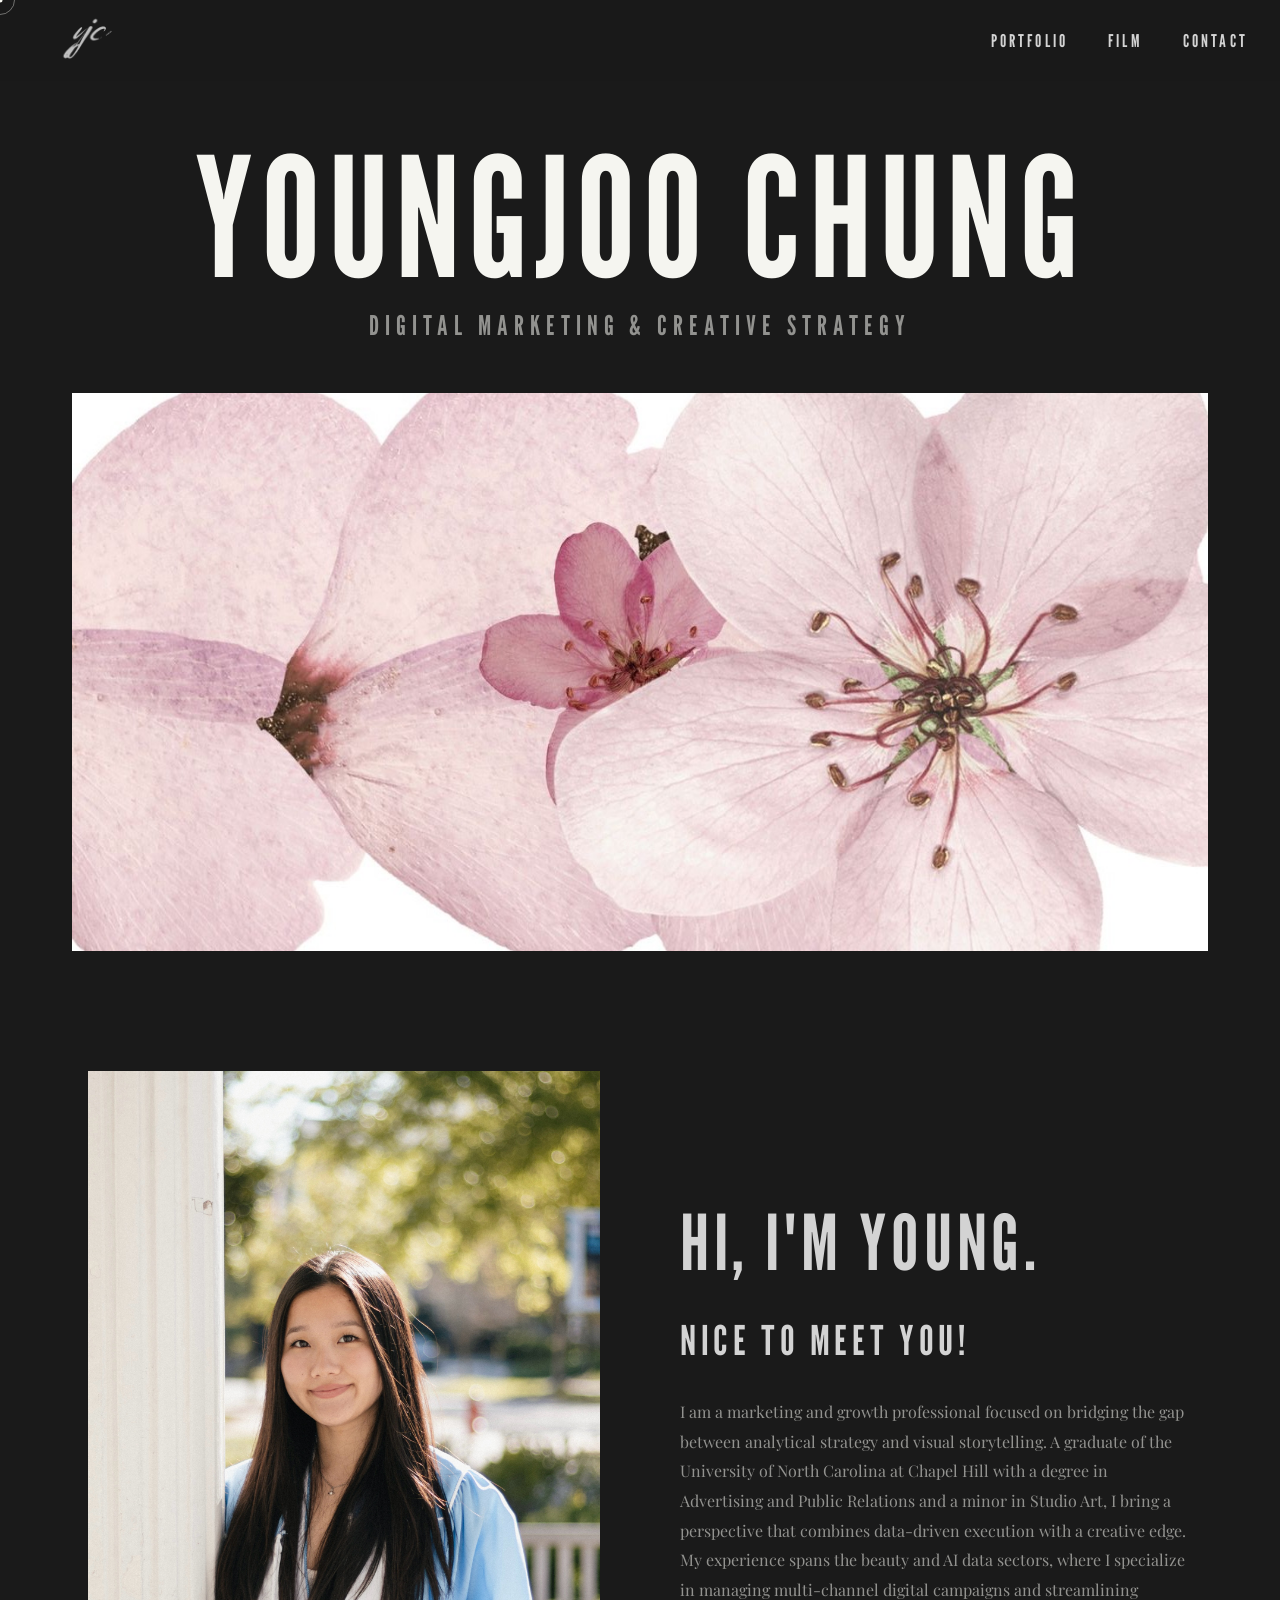
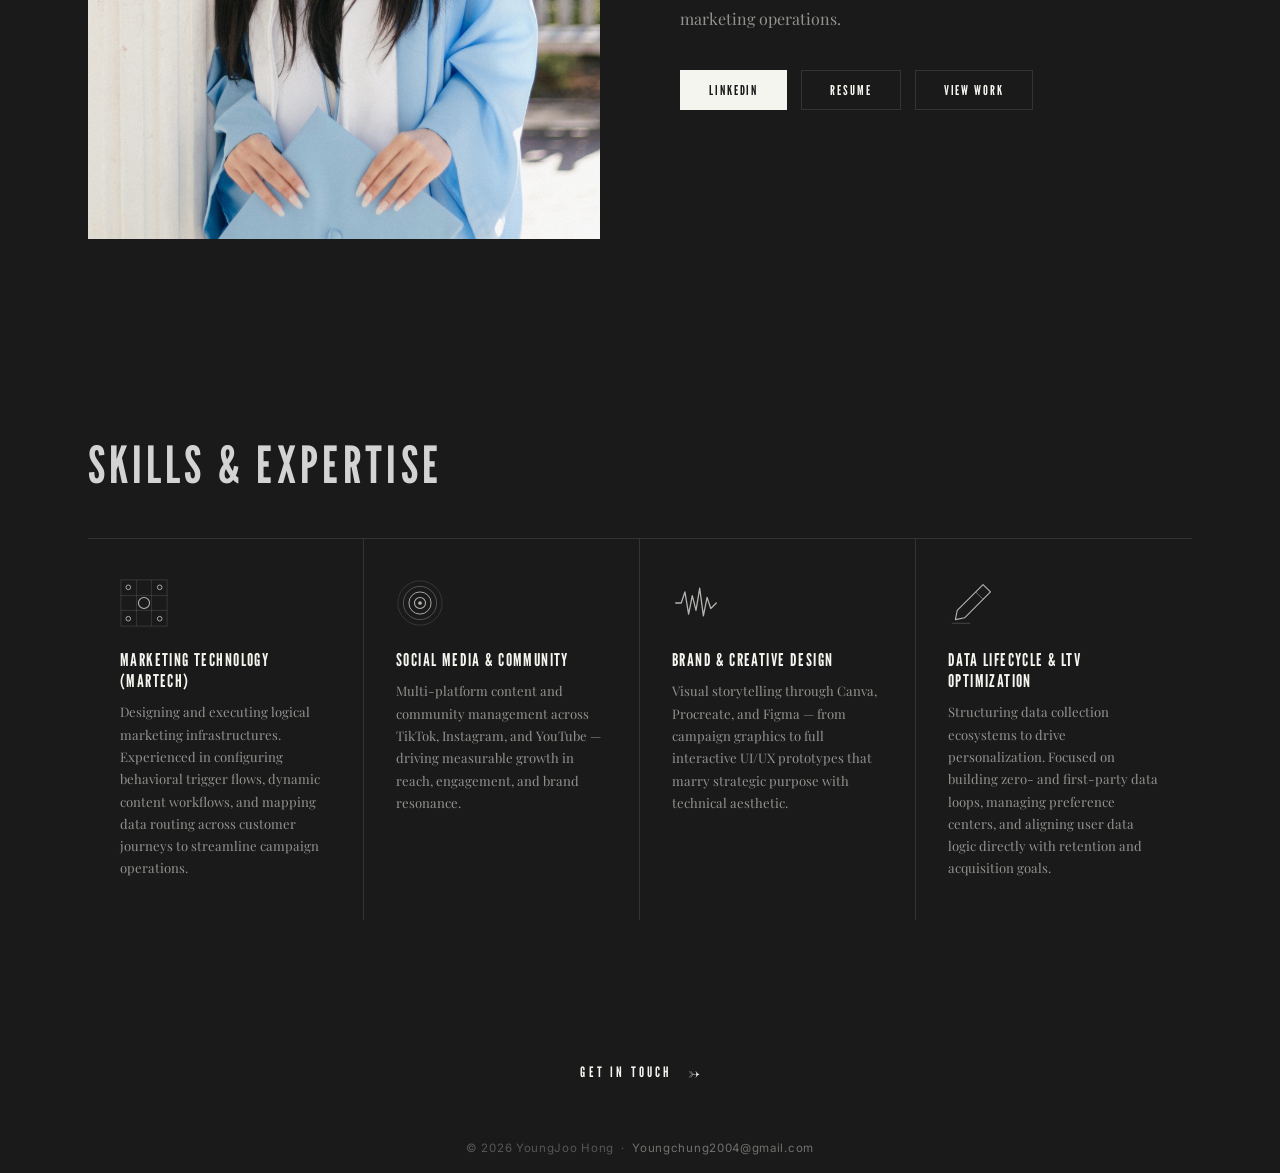
==== commit 6fb5e160: "Update Skills & Expertise copy to reflect MarTech projects Rewrite all four skill block headers and " ====
--- a/index.html
+++ b/index.html
@@ -98,8 +98,8 @@
               <circle cx="43" cy="43" r="2.5" stroke="#F5F5F0" stroke-width="1"/>
             </svg>
           </div>
-          <p class="skill-name">Digital Strategy</p>
-          <p class="skill-desc">Data-driven campaign planning across paid, owned, and earned channels — HubSpot, media budgets, and B2B lead generation.</p>
+          <p class="skill-name">Marketing Technology (MarTech)</p>
+          <p class="skill-desc">Designing and executing logical marketing infrastructures. Experienced in configuring behavioral trigger flows, dynamic content workflows, and mapping data routing across customer journeys to streamline campaign operations.</p>
         </div>
 
         <div class="skill-block reveal reveal-delay-1">
@@ -112,8 +112,8 @@
               <circle cx="26" cy="26" r="2"  fill="#F5F5F0"/>
             </svg>
           </div>
-          <p class="skill-name">Social Media</p>
-          <p class="skill-desc">Multi-platform content and community management across TikTok, Instagram, and YouTube — with measurable growth in reach and engagement.</p>
+          <p class="skill-name">Social Media &amp; Community</p>
+          <p class="skill-desc">Multi-platform content and community management across TikTok, Instagram, and YouTube — driving measurable growth in reach, engagement, and brand resonance.</p>
         </div>
 
         <div class="skill-block reveal reveal-delay-2">
@@ -122,8 +122,8 @@
               <path d="M4 26 L10 26 L14 14 L18 38 L22 18 L26 34 L30 10 L34 40 L38 20 L42 32 L48 26" stroke="#F5F5F0" stroke-width="1.4" stroke-linecap="round" stroke-linejoin="round"/>
             </svg>
           </div>
-          <p class="skill-name">Content</p>
-          <p class="skill-desc">Visual storytelling through Canva, Procreate, and Figma — from campaign graphics to full UI/UX prototypes that are both strategic and aesthetic.</p>
+          <p class="skill-name">Brand &amp; Creative Design</p>
+          <p class="skill-desc">Visual storytelling through Canva, Procreate, and Figma — from campaign graphics to full interactive UI/UX prototypes that marry strategic purpose with technical aesthetic.</p>
         </div>
 
         <div class="skill-block reveal reveal-delay-3">
@@ -134,8 +134,8 @@
               <line x1="4"  y1="48" x2="24" y2="48" stroke="#F5F5F0" stroke-width="1" stroke-opacity="0.3"/>
             </svg>
           </div>
-          <p class="skill-name">Data Analytics &amp; Growth Strategy</p>
-          <p class="skill-desc">Translating campaign metrics into actionable insights — tracking KPIs, optimizing CPL, and building dashboards that connect data to decisions.</p>
+          <p class="skill-name">Data Lifecycle &amp; LTV Optimization</p>
+          <p class="skill-desc">Structuring data collection ecosystems to drive personalization. Focused on building zero- and first-party data loops, managing preference centers, and aligning user data logic directly with retention and acquisition goals.</p>
         </div>
 
       </div>
--- a/css/style.css
+++ b/css/style.css
@@ -1031,41 +1031,70 @@
   .container { padding: 0 24px; }
   .nav-container { padding: 0 20px; }
 
-  /* Scale logo down so it fits cleanly inside the 80px nav bar */
+  /* Logo scales down to sit cleanly inside the 80px nav bar */
   .nav-logo-img { height: 48px; }
 
-  /* Mobile menu panel — slides down from below the nav bar */
+  /* Hamburger: show on mobile, ensure it sits above the overlay */
+  .nav-toggle {
+    display: flex;
+    cursor: pointer;
+    position: relative;
+    z-index: 101;
+    padding: 8px;
+  }
+
+  /* Make bars slightly thicker and wider for better visibility */
+  .nav-toggle span {
+    width: 24px;
+    height: 2px;
+  }
+
+  /* ── Full-screen overlay — hidden by default via opacity+visibility ── */
+  /* This is far more reliable than transform-translate across all devices */
   .nav-links {
     position: fixed;
-    top: 80px; left: 0; right: 0;
-    background: rgba(17,17,17,.97);
-    backdrop-filter: blur(16px);
-    -webkit-backdrop-filter: blur(16px);
+    inset: 0;
+    background: rgba(14,14,14,.98);
+    backdrop-filter: blur(20px);
+    -webkit-backdrop-filter: blur(20px);
     flex-direction: column;
+    align-items: center;
+    justify-content: center;
     gap: 0;
-    border-bottom: 1px solid var(--cream-border);
-    transform: translateY(-110%);
-    transition: transform .35s var(--ease);
-    z-index: 99;
+    padding-top: 80px;          /* push content below the nav bar */
+    opacity: 0;
+    visibility: hidden;
+    transition: opacity .28s ease, visibility .28s ease;
+    z-index: 99;                 /* below nav (z-100) so hamburger stays tappable */
   }
 
-  .nav-links.open { transform: translateY(0); }
-  .nav-links li { width: 100%; }
-
-  /* Larger tap targets for thumb-friendly navigation */
+  /* Open state: simply fade in */
+  .nav-links.open {
+    opacity: 1;
+    visibility: visible;
+  }
+
+  .nav-links li { width: 100%; text-align: center; }
+
+  /* Large, centred tap targets */
   .nav-link {
     display: block;
-    padding: 20px 24px;
-    font-size: 1.05rem;
-    letter-spacing: 0.16em;
+    padding: 24px 32px;
+    font-size: 1.8rem;
+    letter-spacing: 0.1em;
     border-bottom: 1px solid rgba(245,245,240,.07);
+    color: rgba(245,245,240,.7);
   }
 
+  .nav-link:hover,
+  .nav-link.active { color: var(--cream); }
+
+  /* Sub-menu inside the overlay */
   .nav-dropdown {
     position: static;
-    background: rgba(0,0,0,.28);
+    background: rgba(0,0,0,.3);
     border: none;
-    border-top: 1px solid rgba(245,245,240,.07);
+    border-top: 1px solid rgba(245,245,240,.06);
     opacity: 1;
     pointer-events: all;
     transform: none;
@@ -1074,15 +1103,16 @@
   }
 
   .nav-item.dropdown-open .nav-dropdown { display: block; }
+
   .nav-dropdown a {
-    padding: 14px 24px 14px 42px;
-    font-size: 0.88rem;
+    padding: 16px 32px;
+    font-size: 1rem;
+    text-align: center;
     border-bottom: 1px solid rgba(245,245,240,.05);
+    color: rgba(245,245,240,.5);
   }
+
   .nav-dropdown a:last-child { border-bottom: none; }
-
-  /* Show hamburger; make it pointer since cursor:none is disabled on mobile */
-  .nav-toggle { display: flex; cursor: pointer; }
 
   .hero { padding: 60px 24px 0; }
   .hero-name { font-size: clamp(3rem, 15vw, 6rem); }
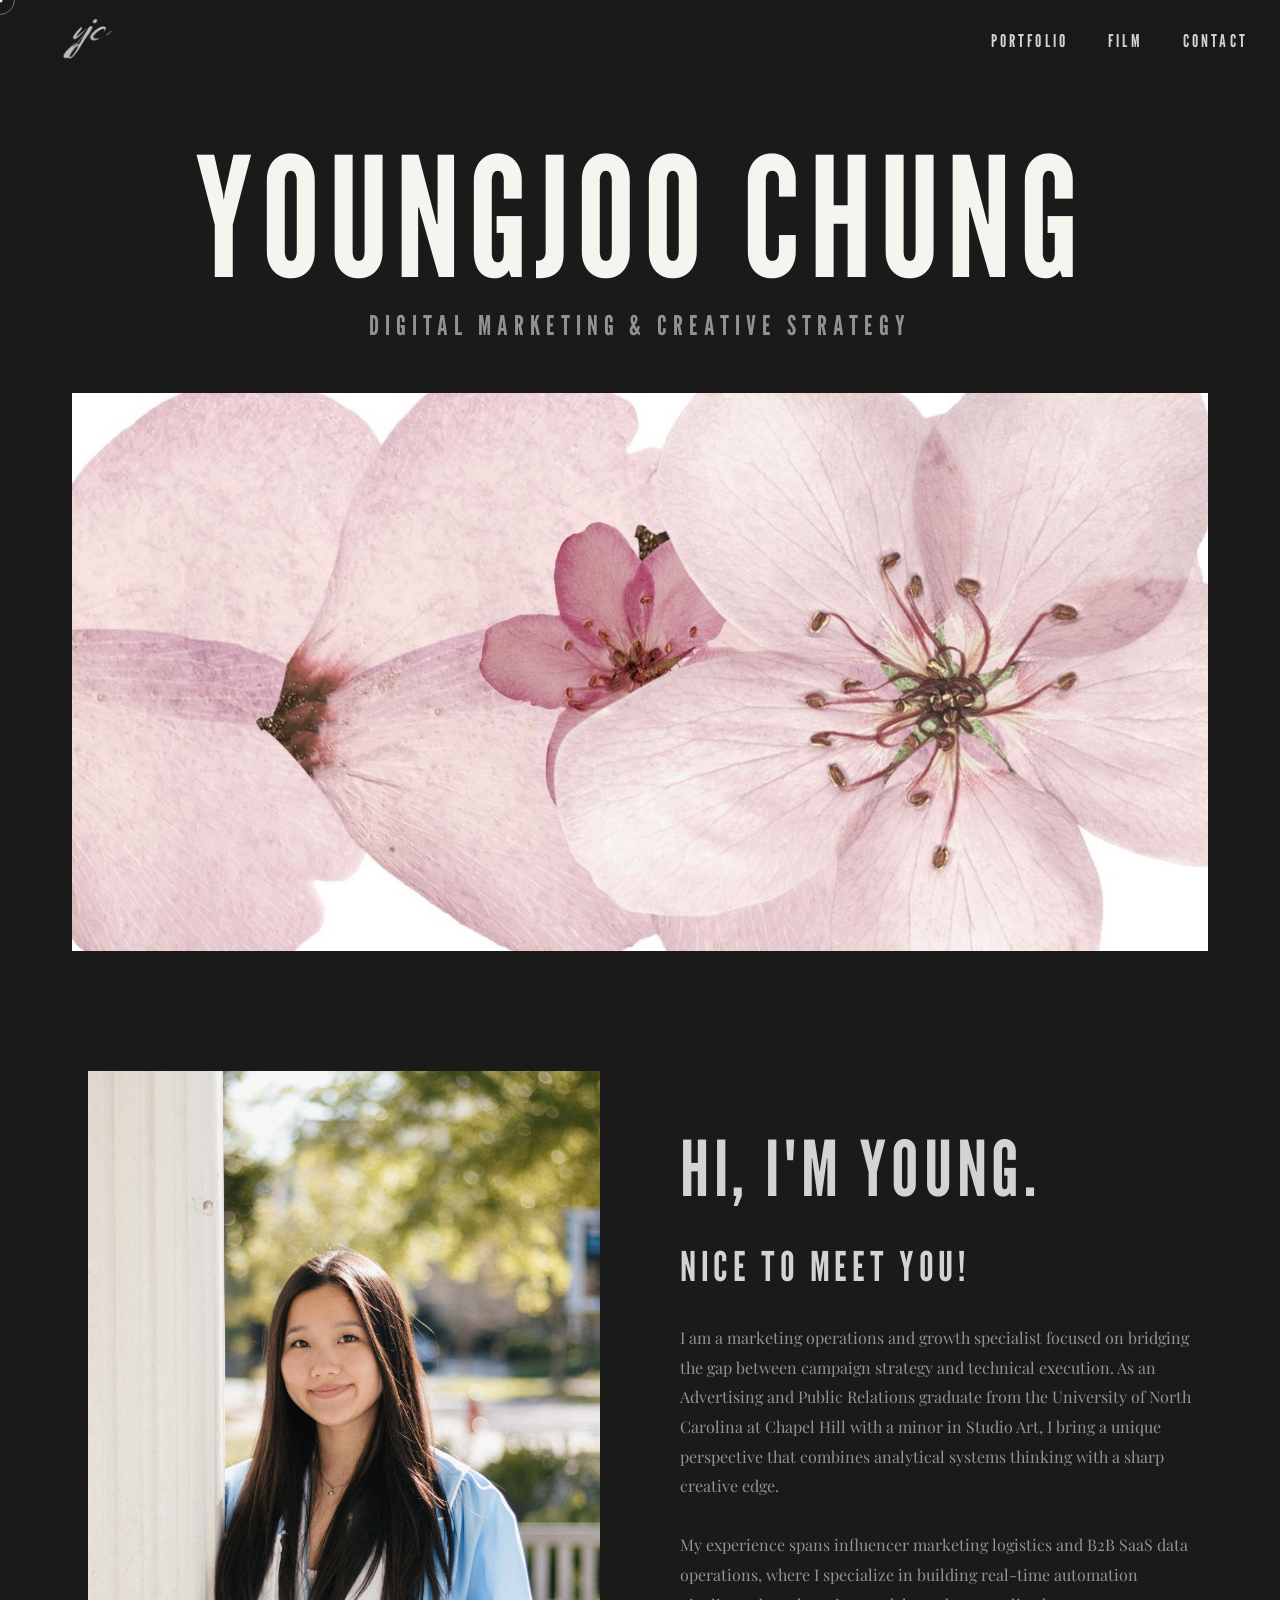
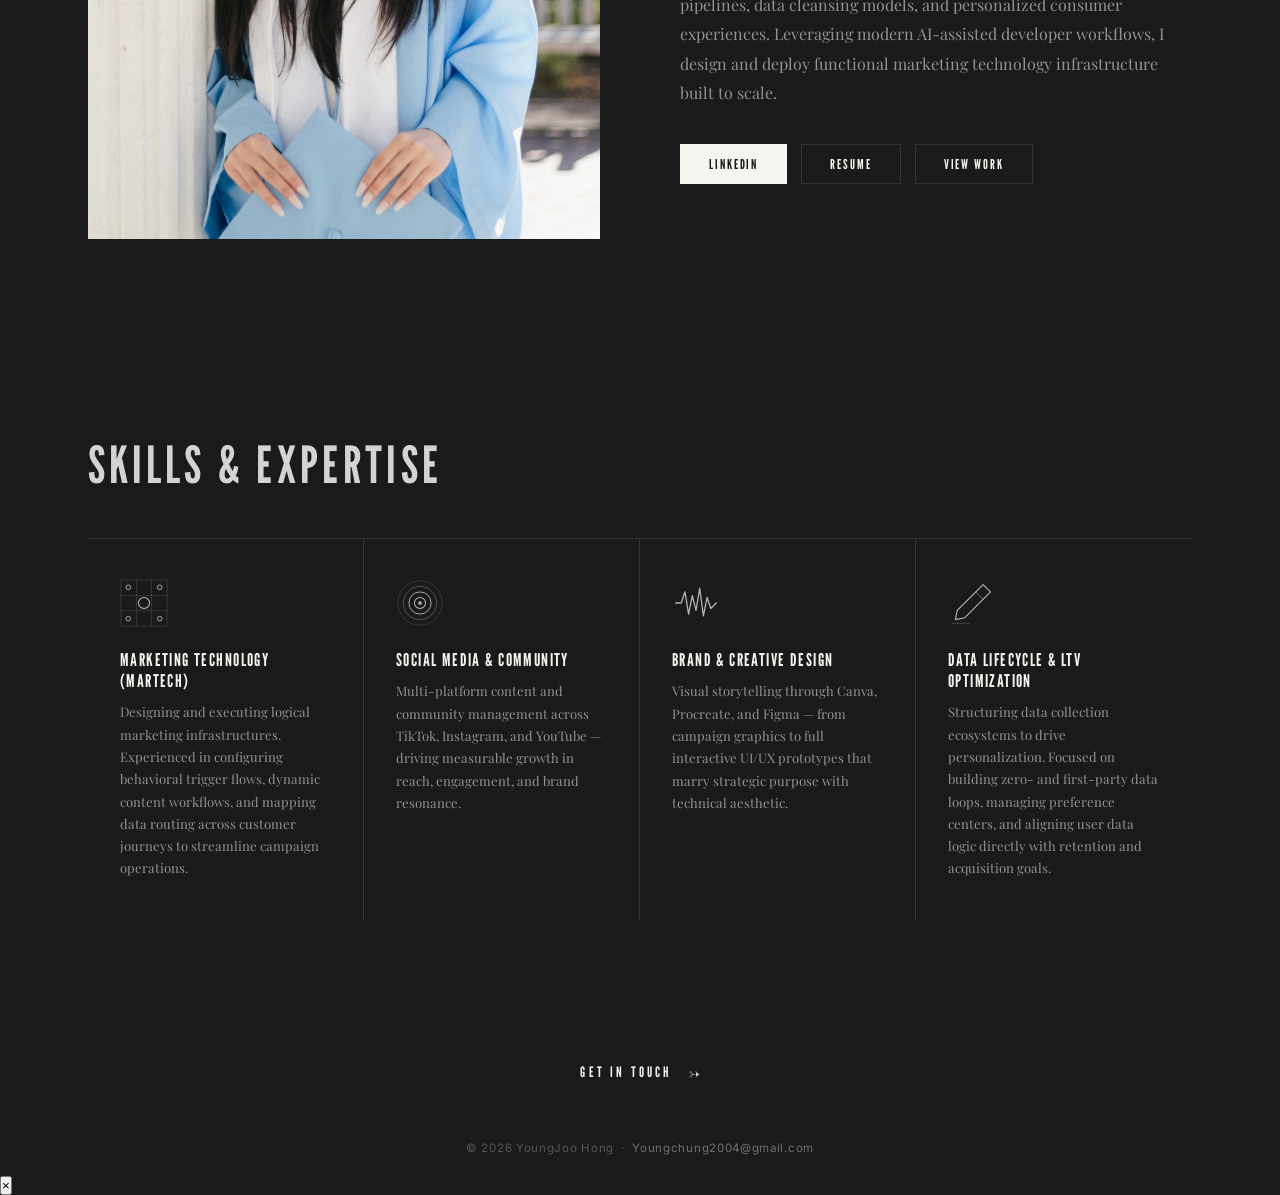
==== commit d1845a48: "Update homepage bio to reflect MarTech operations skillset" ====
--- a/index.html
+++ b/index.html
@@ -64,7 +64,9 @@
         <div class="about-text-col reveal reveal-delay-1">
           <h2 class="about-title">Hi, I'm Young.<br><span class="about-title-sub">Nice to meet you!</span></h2>
           <p class="about-body">
-            I am a marketing and growth professional focused on bridging the gap between analytical strategy and visual storytelling. A graduate of the University of North Carolina at Chapel Hill with a degree in Advertising and Public Relations and a minor in Studio Art, I bring a perspective that combines data-driven execution with a creative edge. My experience spans the beauty and AI data sectors, where I specialize in managing multi-channel digital campaigns and streamlining marketing operations.
+            I am a marketing operations and growth specialist focused on bridging the gap between campaign strategy and technical execution. As an Advertising and Public Relations graduate from the University of North Carolina at Chapel Hill with a minor in Studio Art, I bring a unique perspective that combines analytical systems thinking with a sharp creative edge.
+            <br><br>
+            My experience spans influencer marketing logistics and B2B SaaS data operations, where I specialize in building real-time automation pipelines, data cleansing models, and personalized consumer experiences. Leveraging modern AI-assisted developer workflows, I design and deploy functional marketing technology infrastructure built to scale.
           </p>
           <div class="about-ctas">
             <a href="https://www.linkedin.com/in/young-chung/" target="_blank" rel="noopener" class="btn btn-cream">LinkedIn</a>
--- a/css/style.css
+++ b/css/style.css
@@ -622,9 +622,9 @@
 
 .project-group-label {
   font-family: var(--font-display);
-  font-size: clamp(3rem, 5vw, 4.5rem);
+  font-size: clamp(1.25rem, 1.5vw, 1.65rem);
   font-weight: 400;
-  letter-spacing: 0.05em;
+  letter-spacing: 0.08em;
   text-transform: uppercase;
   line-height: 1;
   color: rgba(245,245,240,.92);
@@ -1031,88 +1031,113 @@
   .container { padding: 0 24px; }
   .nav-container { padding: 0 20px; }
 
-  /* Logo scales down to sit cleanly inside the 80px nav bar */
+  /* Logo sits cleanly inside the 80px nav bar */
   .nav-logo-img { height: 48px; }
 
-  /* Hamburger: show on mobile, ensure it sits above the overlay */
+  /* Hamburger — always above the overlay */
   .nav-toggle {
     display: flex;
     cursor: pointer;
     position: relative;
-    z-index: 101;
+    z-index: 501;
     padding: 8px;
   }
 
-  /* Make bars slightly thicker and wider for better visibility */
   .nav-toggle span {
     width: 24px;
     height: 2px;
   }
 
-  /* ── Full-screen overlay — hidden by default via opacity+visibility ── */
-  /* This is far more reliable than transform-translate across all devices */
+  /* ── Solid black full-screen overlay ───────────────
+     No blur, no transparency — covers 100% of the
+     screen regardless of browser/device.            */
   .nav-links {
     position: fixed;
-    inset: 0;
-    background: rgba(14,14,14,.98);
-    backdrop-filter: blur(20px);
-    -webkit-backdrop-filter: blur(20px);
+    top: 0; left: 0;
+    width: 100vw;
+    height: 100vh;
+    background: #000;
     flex-direction: column;
-    align-items: center;
+    align-items: flex-start;
     justify-content: center;
     gap: 0;
-    padding-top: 80px;          /* push content below the nav bar */
+    padding: 0 0 0 48px;
     opacity: 0;
     visibility: hidden;
-    transition: opacity .28s ease, visibility .28s ease;
-    z-index: 99;                 /* below nav (z-100) so hamburger stays tappable */
+    transition: opacity .25s ease, visibility .25s ease;
+    z-index: 500;
+    overflow-y: auto;
   }
 
-  /* Open state: simply fade in */
   .nav-links.open {
     opacity: 1;
     visibility: visible;
   }
 
-  .nav-links li { width: 100%; text-align: center; }
-
-  /* Large, centred tap targets */
+  .nav-links li { width: 100%; }
+
+  /* Left-aligned, large white links */
   .nav-link {
     display: block;
-    padding: 24px 32px;
-    font-size: 1.8rem;
-    letter-spacing: 0.1em;
-    border-bottom: 1px solid rgba(245,245,240,.07);
-    color: rgba(245,245,240,.7);
+    padding: 18px 0;
+    font-size: 2rem;
+    letter-spacing: 0.08em;
+    color: #fff;
+    border-bottom: 1px solid rgba(255,255,255,.08);
   }
 
   .nav-link:hover,
-  .nav-link.active { color: var(--cream); }
-
-  /* Sub-menu inside the overlay */
+  .nav-link.active { color: rgba(255,255,255,.6); }
+
+  /* Portfolio sub-links */
   .nav-dropdown {
     position: static;
-    background: rgba(0,0,0,.3);
+    background: transparent;
     border: none;
-    border-top: 1px solid rgba(245,245,240,.06);
     opacity: 1;
     pointer-events: all;
     transform: none;
     display: none;
     min-width: unset;
+    padding-left: 20px;
   }
 
   .nav-item.dropdown-open .nav-dropdown { display: block; }
 
   .nav-dropdown a {
-    padding: 16px 32px;
+    padding: 12px 0;
     font-size: 1rem;
-    text-align: center;
-    border-bottom: 1px solid rgba(245,245,240,.05);
-    color: rgba(245,245,240,.5);
+    letter-spacing: 0.12em;
+    text-align: left;
+    border-bottom: 1px solid rgba(255,255,255,.05);
+    color: rgba(255,255,255,.4);
   }
 
+  .nav-dropdown a:hover { color: rgba(255,255,255,.75); }
   .nav-dropdown a:last-child { border-bottom: none; }
+
+  /* ── X close button (injected by JS) ── */
+  .nav-close {
+    position: fixed;
+    top: 24px;
+    right: 24px;
+    z-index: 501;
+    background: none;
+    border: none;
+    cursor: pointer;
+    color: #fff;
+    font-size: 2rem;
+    line-height: 1;
+    padding: 10px;
+    display: none;        /* hidden on desktop */
+    align-items: center;
+    justify-content: center;
+    width: 44px;
+    height: 44px;
+  }
+
+  /* Show the X button on mobile */
+  .nav-close { display: flex; }
 
   .hero { padding: 60px 24px 0; }
   .hero-name { font-size: clamp(3rem, 15vw, 6rem); }
@@ -1131,7 +1156,7 @@
   .projects-grid { grid-template-columns: 1fr; }
   .project-group-header { padding: 44px 20px 22px; }
   .project-group + .project-group { margin-top: 72px; }
-  .project-group-label { font-size: clamp(2.2rem, 9vw, 3rem); }
+  .project-group-label { font-size: clamp(1.1rem, 3.5vw, 1.35rem); }
 
   .modal { max-height: 100vh; }
   .modal-header { padding: 28px 24px; }
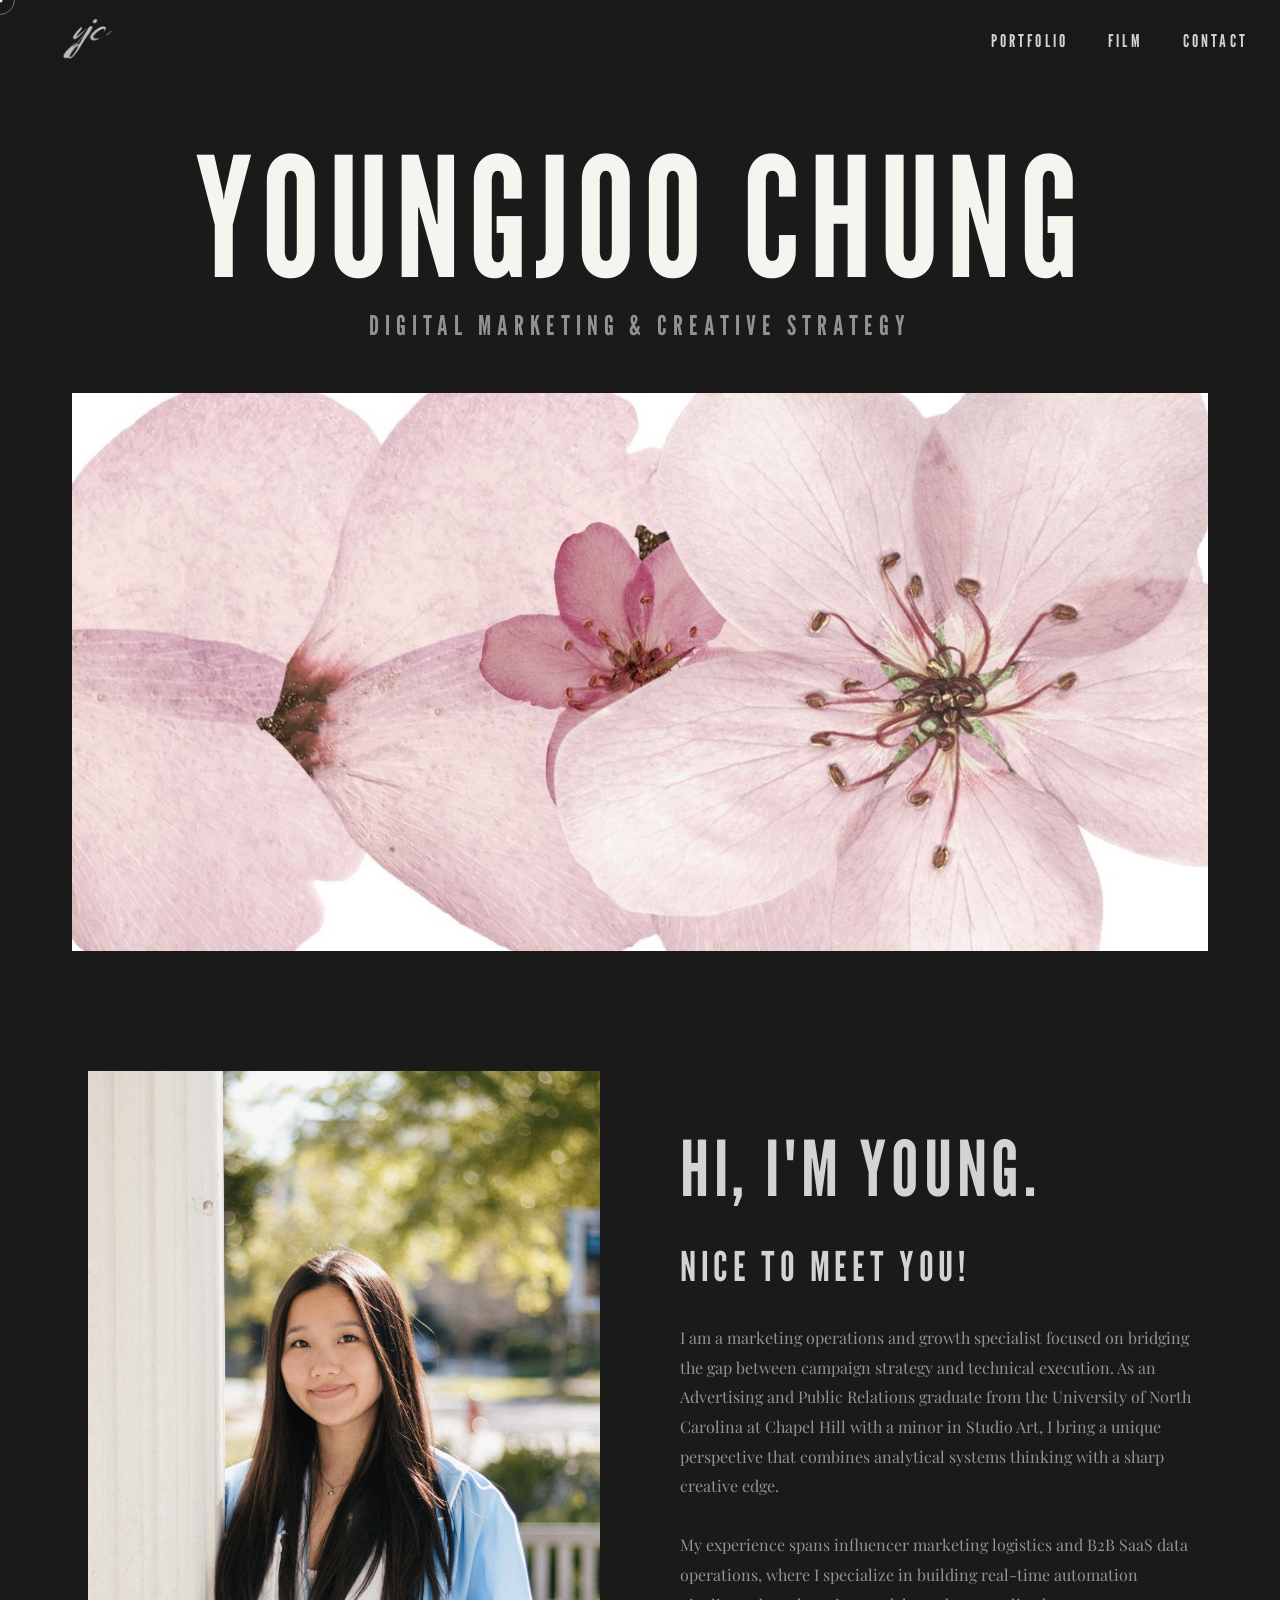
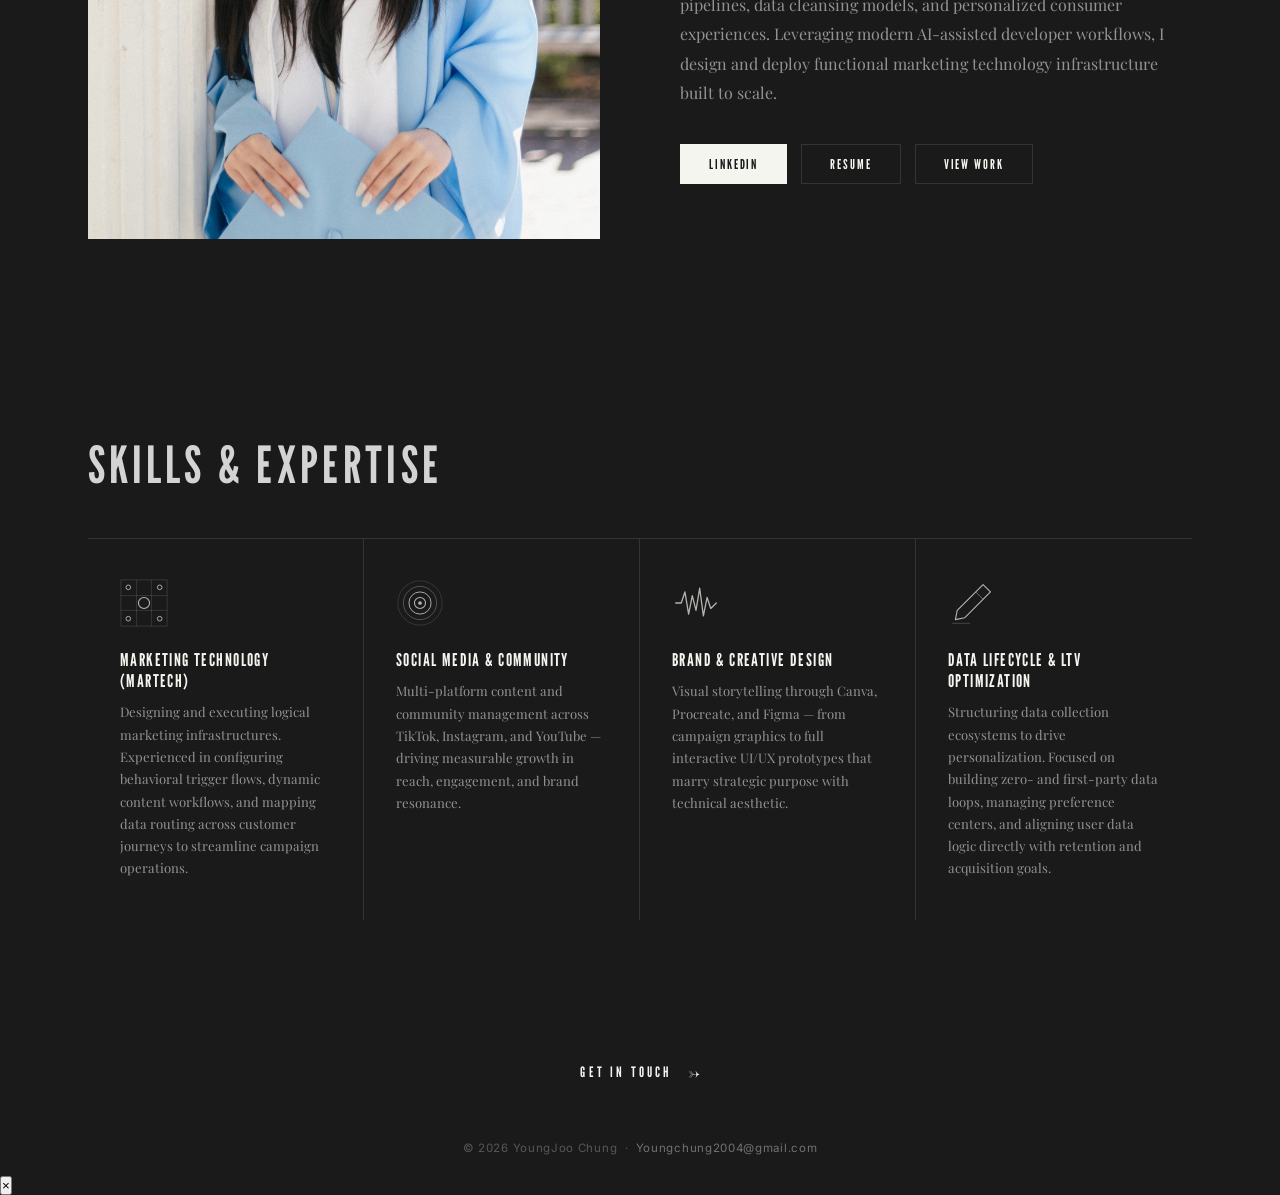
==== commit 6a3133f9: "Fix footer name to YoungJoo Chung" ====
--- a/index.html
+++ b/index.html
@@ -70,7 +70,7 @@
           </p>
           <div class="about-ctas">
             <a href="https://www.linkedin.com/in/young-chung/" target="_blank" rel="noopener" class="btn btn-cream">LinkedIn</a>
-            <a href="YoungJoo Chung - Resume copy.pdf" target="_blank" class="btn btn-outline">Resume</a>
+            <a href="YOUNGJOOCHUNG_RESUME.pdf" target="_blank" class="btn btn-outline">Resume</a>
             <a href="portfolio.html" class="btn btn-outline">View Work</a>
           </div>
         </div>
@@ -151,7 +151,7 @@
   </a>
 
   <footer class="footer">
-    <p>&copy; 2026 YoungJoo Hong &nbsp;·&nbsp; <a href="mailto:Youngchung2004@gmail.com">Youngchung2004@gmail.com</a></p>
+    <p>&copy; 2026 YoungJoo Chung &nbsp;·&nbsp; <a href="mailto:Youngchung2004@gmail.com">Youngchung2004@gmail.com</a></p>
   </footer>
 
   <script src="js/main.js"></script>
--- a/css/style.css
+++ b/css/style.css
@@ -526,8 +526,13 @@
 /* ============================================
    PORTFOLIO — PROJECT GRID
    ============================================ */
-.projects-section { padding: 56px 0 100px; }
+.projects-section { padding: 56px 0 100px; transition: opacity .18s ease; }
 .projects-section .container { max-width: none; padding: 0; }
+
+/* ── View: ALL — flat unified grid, no category headers ── */
+.projects-section.view-all .project-group-header { display: none; }
+.projects-section.view-all .project-group + .project-group { margin-top: 2px !important; }
+.projects-section.view-all .project-group:first-child { margin-top: 0; }
 
 .projects-grid {
   display: grid;
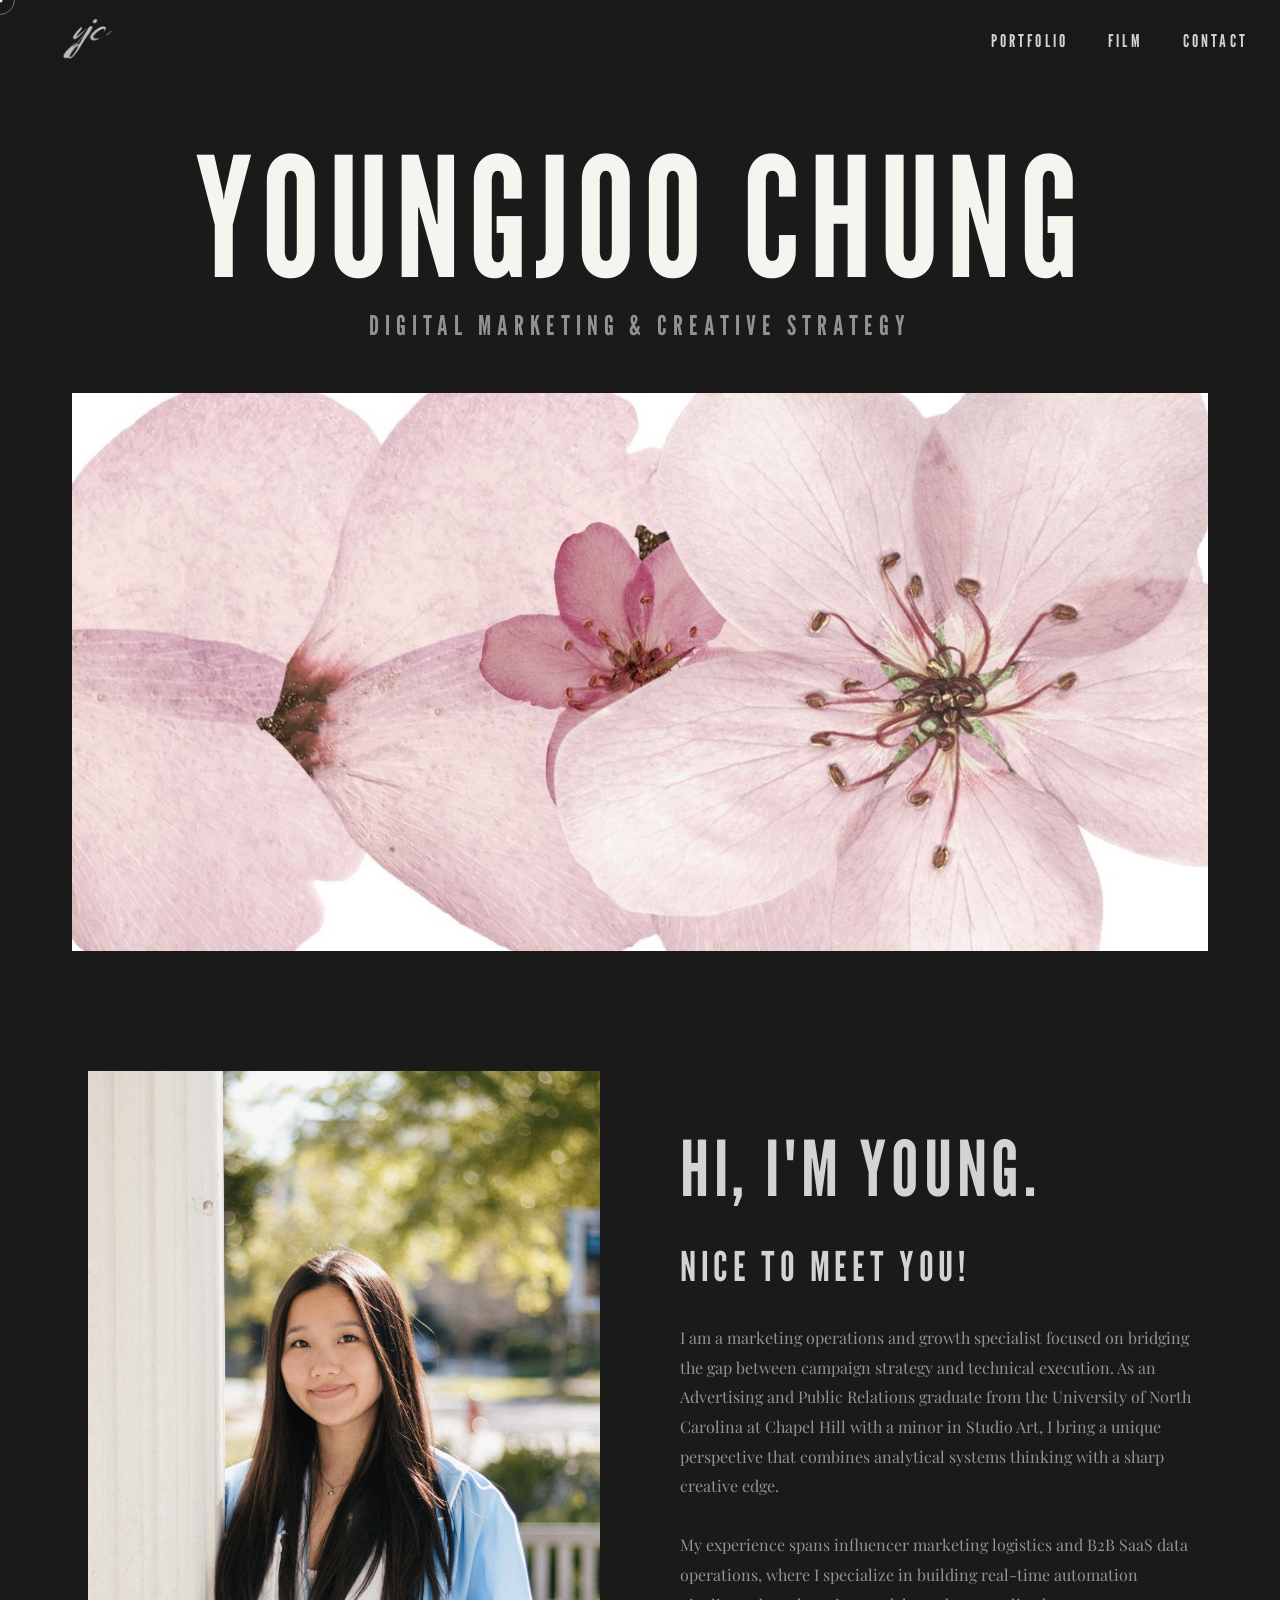
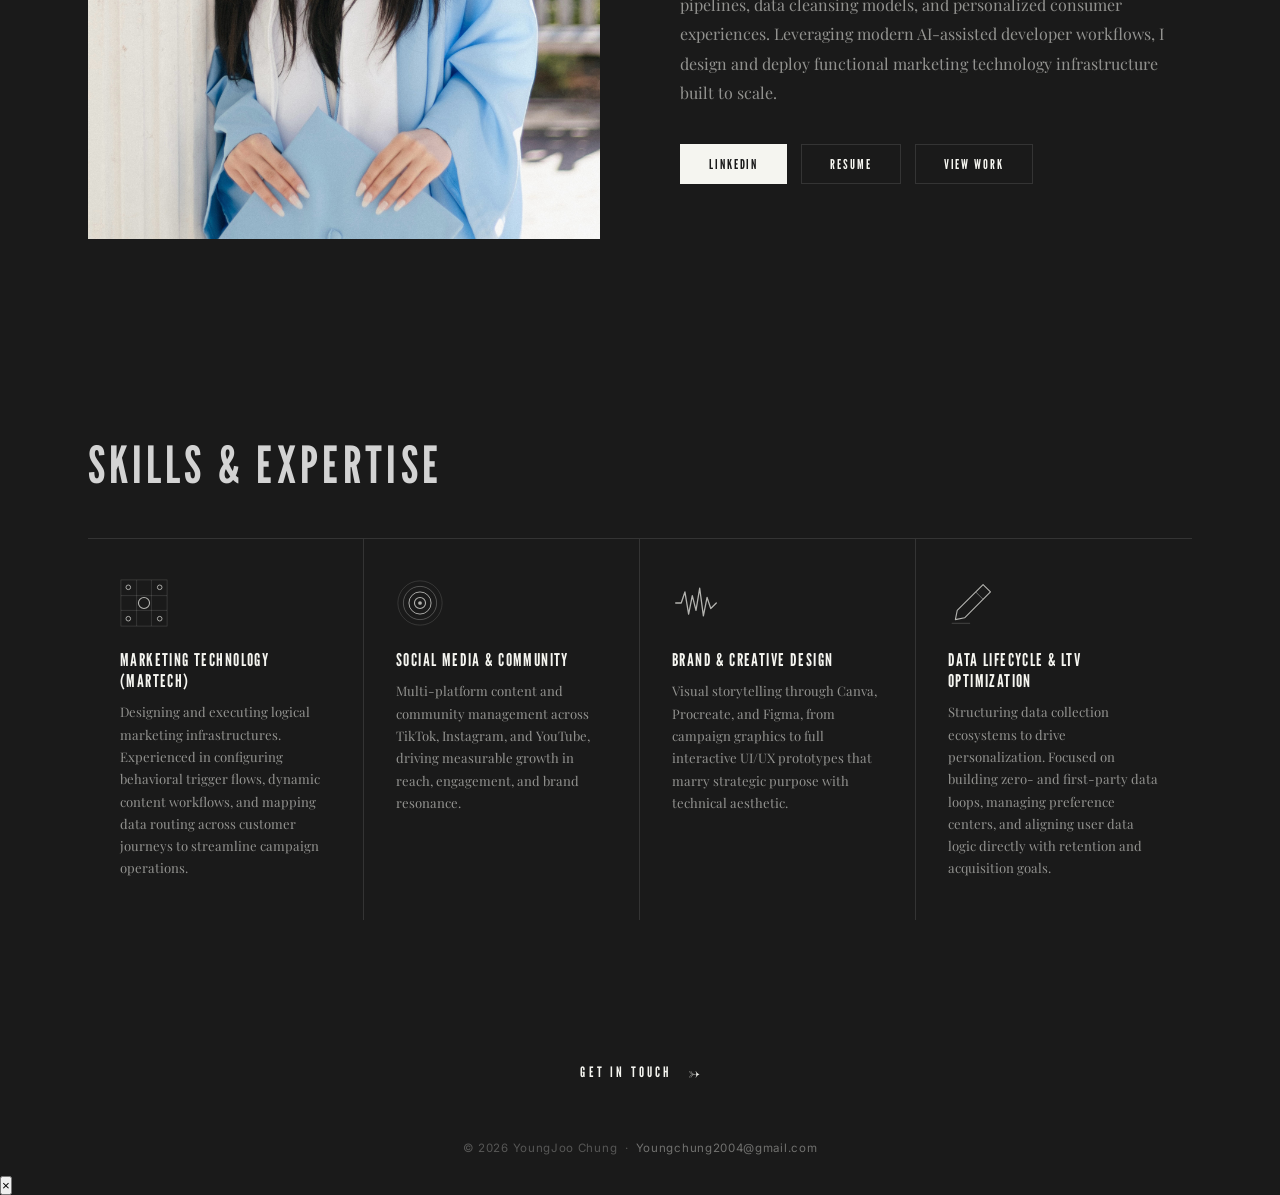
==== commit f83632a0: "Refactored all pages. Standardized styling. Fixed container spacing issues." ====
--- a/index.html
+++ b/index.html
@@ -3,8 +3,8 @@
 <head>
   <meta charset="UTF-8">
   <meta name="viewport" content="width=device-width, initial-scale=1.0">
-  <title>YoungJoo Hong — Digital Marketing &amp; Creative Strategy</title>
-  <meta name="description" content="Portfolio of YoungJoo Hong — digital marketing strategist and creative professional.">
+  <title>Youngjoo Chung · Digital Marketing &amp; Creative Strategy</title>
+  <meta name="description" content="Portfolio of Youngjoo Chung, digital marketing strategist and creative professional.">
   <link rel="preconnect" href="https://fonts.googleapis.com">
   <link rel="preconnect" href="https://fonts.gstatic.com" crossorigin>
   <link href="https://fonts.googleapis.com/css2?family=League+Gothic&family=Playfair+Display:ital,wght@0,400;0,600;0,700;1,400&family=Inter:wght@300;400;500;600&display=swap" rel="stylesheet">
@@ -18,7 +18,7 @@
   <!-- ── NAV ──────────────────────────────────── -->
   <nav class="nav">
     <div class="nav-container">
-      <a href="index.html" class="nav-home"><img src="images/logo.png" alt="YJC" class="nav-logo-img"></a>
+      <a href="index.html" class="nav-home"><img src="assets/images/logo.png" alt="YJC" class="nav-logo-img"></a>
       <button class="nav-toggle" aria-label="Toggle navigation">
         <span></span><span></span><span></span>
       </button>
@@ -44,7 +44,7 @@
       <p class="hero-subhead reveal reveal-delay-1">Digital Marketing &amp; Creative Strategy</p>
     </div>
     <div class="hero-portrait-wrap reveal reveal-delay-1">
-      <img src="images/homepagewallpaper.jpeg" alt="YoungJoo Chung" class="hero-portrait">
+      <img src="assets/images/homepagewallpaper.jpeg" alt="YoungJoo Chung" class="hero-portrait">
     </div>
     <div class="hero-scroll">
       <span>Scroll</span>
@@ -58,7 +58,7 @@
       <div class="about-grid">
 
         <div class="about-photo-wrap reveal">
-          <img src="images/profile.jpg" alt="YoungJoo Chung">
+          <img src="assets/images/profile.jpg" alt="YoungJoo Chung">
         </div>
 
         <div class="about-text-col reveal reveal-delay-1">
@@ -70,7 +70,7 @@
           </p>
           <div class="about-ctas">
             <a href="https://www.linkedin.com/in/young-chung/" target="_blank" rel="noopener" class="btn btn-cream">LinkedIn</a>
-            <a href="YOUNGJOOCHUNG_RESUME.pdf" target="_blank" class="btn btn-outline">Resume</a>
+            <a href="assets/docs/YOUNGJOOCHUNG_RESUME.pdf" target="_blank" class="btn btn-outline">Resume</a>
             <a href="portfolio.html" class="btn btn-outline">View Work</a>
           </div>
         </div>
@@ -115,7 +115,7 @@
             </svg>
           </div>
           <p class="skill-name">Social Media &amp; Community</p>
-          <p class="skill-desc">Multi-platform content and community management across TikTok, Instagram, and YouTube — driving measurable growth in reach, engagement, and brand resonance.</p>
+          <p class="skill-desc">Multi-platform content and community management across TikTok, Instagram, and YouTube, driving measurable growth in reach, engagement, and brand resonance.</p>
         </div>
 
         <div class="skill-block reveal reveal-delay-2">
@@ -125,7 +125,7 @@
             </svg>
           </div>
           <p class="skill-name">Brand &amp; Creative Design</p>
-          <p class="skill-desc">Visual storytelling through Canva, Procreate, and Figma — from campaign graphics to full interactive UI/UX prototypes that marry strategic purpose with technical aesthetic.</p>
+          <p class="skill-desc">Visual storytelling through Canva, Procreate, and Figma, from campaign graphics to full interactive UI/UX prototypes that marry strategic purpose with technical aesthetic.</p>
         </div>
 
         <div class="skill-block reveal reveal-delay-3">
--- a/css/style.css
+++ b/css/style.css
@@ -21,7 +21,7 @@
 
 body {
   font-family: var(--font-serif);
-  background: #1A1A1A !important;
+  background: var(--bg);
   color: var(--cream);
   cursor: none;
   overflow-x: hidden;
@@ -487,10 +487,10 @@
 
 .page-hero-sub {
   font-family: var(--font-display);
-  font-size: 0.75rem;
-  letter-spacing: 0.2em;
-  text-transform: uppercase;
-  color: var(--cream-dim);
+  font-size: 0.95rem;
+  letter-spacing: 0.18em;
+  text-transform: uppercase;
+  color: rgba(245,245,240,.65);
 }
 
 /* ============================================
@@ -508,9 +508,9 @@
 .filter-tabs { display: flex; gap: 6px; }
 
 .filter-tab {
-  padding: 6px 18px;
-  font-family: var(--font-display);
-  font-size: 0.75rem;
+  padding: 10px 28px;
+  font-family: var(--font-display);
+  font-size: 0.88rem;
   letter-spacing: 0.14em;
   text-transform: uppercase;
   color: var(--cream-dim);
@@ -529,23 +529,25 @@
 .projects-section { padding: 56px 0 100px; transition: opacity .18s ease; }
 .projects-section .container { max-width: none; padding: 0; }
 
-/* ── View: ALL — flat unified grid, no category headers ── */
-.projects-section.view-all .project-group-header { display: none; }
-.projects-section.view-all .project-group + .project-group { margin-top: 2px !important; }
-.projects-section.view-all .project-group:first-child { margin-top: 0; }
+/* ── View: ALL — cards are moved by JS into .projects-grid-flat so they flow as one continuous grid ── */
+.projects-section.view-all .project-group { display: none; }
+.projects-grid-flat { display: none; }
+.projects-section.view-all .projects-grid-flat { display: flex; }
 
 .projects-grid {
-  display: grid;
-  grid-template-columns: repeat(3, 1fr);
+  display: flex;
+  flex-wrap: wrap;
   gap: 2px;
 }
 
 .project-card {
+  flex: 0 0 calc((100% - 4px) / 3);
   background: var(--bg-card);
   cursor: none;
   overflow: hidden;
   transition: opacity .25s;
   position: relative;
+  text-decoration: none;
 }
 
 .project-card:hover { opacity: .82; }
@@ -616,11 +618,11 @@
 .project-card.filtered-out { display: none; }
 
 /* ── Portfolio Category Groups (portfolio.html only) ── */
-.project-group + .project-group { margin-top: 100px; }
+.project-group + .project-group { margin-top: 56px; }
 .project-group.filtered-out { display: none; }
 
 .project-group-header {
-  padding: 64px 48px 28px;
+  padding: 36px 48px 18px;
   border-bottom: 1px solid rgba(245,245,240,.12);
   margin-bottom: 2px;
 }
@@ -638,6 +640,102 @@
 .project-group-line {
   display: none;
 }
+
+/* ── Portfolio "Marketing Technology" demo-card art ── */
+.demo-art {
+  width: 100%;
+  min-height: 260px;
+  background: #111;
+  display: flex;
+  flex-direction: column;
+  align-items: center;
+  justify-content: center;
+}
+.demo-art--pe  { gap: 14px; padding: 24px; position: relative; overflow: hidden; }
+.demo-art--mae { gap: 14px; padding: 24px; }
+.demo-art--gtm { gap: 12px; padding: 28px; position: relative; overflow: hidden; }
+
+.demo-glow--pe  { position: absolute; inset: 0; background: radial-gradient(ellipse 80% 60% at 50% 50%, #2E3A4E22, transparent); }
+.demo-glow--gtm { position: absolute; inset: 0; background: radial-gradient(ellipse 70% 50% at 50% 50%, rgba(120,200,180,.06), transparent); }
+
+.demo-eyebrow {
+  font-family: 'League Gothic', sans-serif;
+  letter-spacing: 0.22em;
+  text-transform: uppercase;
+}
+.demo-eyebrow--pe  { font-size: 0.6rem;  color: rgba(245,245,240,.2);  position: relative; }
+.demo-eyebrow--mae { font-size: 0.65rem; color: rgba(245,245,240,.25); }
+.demo-eyebrow--gtm { font-size: 0.6rem;  color: rgba(245,245,240,.2);  position: relative; }
+
+.demo-tagrow { display: flex; gap: 8px; position: relative; }
+
+.demo-tag {
+  font-family: 'League Gothic', sans-serif;
+  font-size: 0.58rem;
+  letter-spacing: 0.12em;
+  text-transform: uppercase;
+  padding: 5px 10px;
+}
+.demo-tag--commuter { border: 1px solid rgba(232,164,74,.4); color: rgba(232,164,74,.7); }
+.demo-tag--fitness   { border: 1px solid rgba(143,212,74,.25); color: rgba(143,212,74,.4); }
+.demo-tag--creative  { border: 1px solid rgba(212,122,90,.25); color: rgba(212,122,90,.4); }
+
+.demo-title {
+  font-family: 'League Gothic', sans-serif;
+  letter-spacing: 0.1em;
+  text-transform: uppercase;
+  text-align: center;
+}
+.demo-title--pe  { font-size: clamp(1rem,2vw,1.5rem);     color: rgba(245,245,240,.45); position: relative; }
+.demo-title--mae { font-size: clamp(1.1rem,2.2vw,1.6rem); color: rgba(245,245,240,.5); }
+.demo-title--gtm { font-size: clamp(0.9rem,1.8vw,1.3rem); color: rgba(245,245,240,.4);  position: relative; }
+
+.demo-dotrow { display: flex; gap: 6px; margin-top: 4px; }
+.demo-dot { width: 6px; height: 6px; border-radius: 50%; }
+.demo-dot--green { background: rgba(100,220,130,.5); }
+.demo-dot--dim   { background: rgba(245,245,240,.15); }
+.demo-dot--blue  { background: rgba(120,160,255,.5); }
+
+.gtm-mini-diagram { display: flex; align-items: center; gap: 6px; position: relative; }
+.gtm-mini-col     { display: flex; flex-direction: column; gap: 4px; }
+
+.gtm-mini-source {
+  width: 36px; height: 14px;
+  display: flex; align-items: center; justify-content: center;
+}
+.gtm-mini-source--apollo { border: 1px solid rgba(120,200,180,.35); }
+.gtm-mini-source--linav  { border: 1px solid rgba(120,160,255,.3); }
+.gtm-mini-source--csv    { border: 1px solid rgba(245,245,240,.12); }
+
+.gtm-mini-source-label {
+  font-family: 'League Gothic', sans-serif;
+  font-size: 0.42rem;
+  letter-spacing: 0.1em;
+  text-transform: uppercase;
+}
+.gtm-mini-source-label--apollo { color: rgba(120,200,180,.6); }
+.gtm-mini-source-label--linav  { color: rgba(120,160,255,.55); }
+.gtm-mini-source-label--csv    { color: rgba(245,245,240,.3); }
+
+.gtm-mini-lines { display: flex; flex-direction: column; gap: 2px; }
+.gtm-mini-line  { width: 18px; height: 1px; background: rgba(245,245,240,.15); }
+
+.gtm-mini-node {
+  width: 44px; height: 52px;
+  display: flex; align-items: center; justify-content: center;
+}
+.gtm-mini-node--clay    { border: 1px solid rgba(120,200,180,.4); background: rgba(120,200,180,.04); }
+.gtm-mini-node--hubspot { border: 1px solid rgba(245,245,240,.18); }
+
+.gtm-mini-node-label {
+  font-family: 'League Gothic', sans-serif;
+  letter-spacing: 0.1em;
+  text-transform: uppercase;
+  text-align: center;
+  line-height: 1.3;
+}
+.gtm-mini-node-label--clay    { font-size: 0.55rem; color: rgba(120,200,180,.7); }
+.gtm-mini-node-label--hubspot { font-size: 0.52rem; color: rgba(245,245,240,.45); }
 
 /* ============================================
    PROJECT MODAL
@@ -927,75 +1025,81 @@
    ============================================ */
 .contact-section {
   min-height: calc(100vh - 60px);
-  padding: 120px 0 80px;
-  display: flex;
-  align-items: center;
-}
-
-.contact-grid {
-  display: grid;
-  grid-template-columns: 1fr 1fr;
-  gap: 80px;
-  align-items: start;
-}
-
-.contact-eyebrow {
-  font-family: var(--font-display);
-  font-size: 0.72rem;
-  letter-spacing: 0.2em;
-  text-transform: uppercase;
-  color: var(--cream-dim);
-  margin-bottom: 16px;
-}
-
-.contact-intro h2 {
-  font-family: var(--font-display);
-  font-size: clamp(2.8rem, 5vw, 4.5rem);
-  font-weight: 400;
-  letter-spacing: 0.06em;
-  text-transform: uppercase;
-  color: var(--cream);
-  line-height: 1;
-  margin-bottom: 22px;
-}
-
-.contact-intro p {
+  padding: 140px 0 80px;
+  display: flex;
+  align-items: center;
+}
+
+.contact-layout {
+  display: flex;
+  flex-wrap: wrap;
+  align-items: center;
+  justify-content: space-between;
+  gap: 64px;
+}
+
+.contact-headline {
+  font-family: var(--font-serif);
+  font-weight: 600;
+  font-size: clamp(3.5rem, 7vw, 7rem);
+  line-height: 0.96;
+  color: var(--cream);
+  text-transform: none;
+  flex: 1 1 auto;
+}
+
+.contact-headline-line { display: block; }
+.line-1 { margin-left: 0; }
+.line-2 { margin-left: clamp(1rem, 6vw, 4rem); }
+.line-3 { margin-left: 0; position: relative; }
+
+.contact-headline-dot {
+  display: inline-block;
+  width: 0.22em;
+  height: 0.22em;
+  margin-left: 0.3em;
+  border-radius: 50%;
+  background: var(--cream);
+  vertical-align: top;
+  transform: translateY(0.18em);
+}
+
+.contact-info {
+  flex: 0 0 380px;
+  width: 380px;
+}
+
+.contact-blurb {
   font-family: var(--font-serif);
   font-size: 0.95rem;
   line-height: 1.8;
   color: var(--cream-dim);
-  margin-bottom: 36px;
-}
-
-.contact-cards { display: flex; flex-direction: column; gap: 2px; }
+  margin-bottom: 28px;
+}
+
+.contact-cards { display: flex; flex-direction: column; gap: 12px; }
 
 .contact-card {
   display: flex;
   align-items: center;
-  gap: 20px;
-  padding: 24px 28px;
+  justify-content: space-between;
+  gap: 16px;
+  padding: 18px 24px;
   background: var(--bg-card);
-  border: 1px solid var(--cream-border);
+  border: 1.5px solid var(--cream-border);
   text-decoration: none;
   color: var(--cream);
   cursor: none;
-  transition: all .25s;
+  transition: all .25s var(--ease);
 }
 
 .contact-card:hover {
+  border-color: var(--cream);
   background: var(--cream-subtle);
-  border-color: rgba(245,245,240,.3);
-  transform: translateX(4px);
-}
-
-.contact-card-icon {
-  width: 38px; height: 38px;
-  border: 1px solid var(--cream-border);
-  border-radius: 50%;
-  display: flex; align-items: center; justify-content: center;
-  color: var(--cream-dim);
-  flex-shrink: 0;
-}
+  transform: translateY(-2px);
+}
+
+.contact-card-text { display: flex; flex-direction: column; gap: 4px; }
 
 .contact-card-label {
   font-family: var(--font-display);
@@ -1003,7 +1107,6 @@
   letter-spacing: 0.14em;
   text-transform: uppercase;
   color: var(--cream-dim);
-  margin-bottom: 3px;
 }
 
 .contact-card-value {
@@ -1013,10 +1116,10 @@
 }
 
 .contact-card-arrow {
-  margin-left: auto;
-  font-size: 1rem;
+  font-size: 1.1rem;
   color: var(--cream-dim);
   transition: color .2s, transform .2s;
+  flex-shrink: 0;
 }
 
 .contact-card:hover .contact-card-arrow { color: var(--cream); transform: translateX(3px); }
@@ -1025,7 +1128,7 @@
    RESPONSIVE
    ============================================ */
 @media (max-width: 1024px) {
-  .projects-grid { grid-template-columns: repeat(2, 1fr); }
+  .project-card  { flex-basis: calc((100% - 2px) / 2); }
   .skills-grid   { grid-template-columns: repeat(2, 1fr); }
   .skill-block:nth-child(2) { border-right: none; }
   .skill-block:nth-child(3) { border-top: 1px solid var(--cream-border); }
@@ -1122,11 +1225,12 @@
   .nav-dropdown a:last-child { border-bottom: none; }
 
   /* ── X close button (injected by JS) ── */
+  /* Hidden by default on ALL screen sizes — JS toggles it open/closed */
   .nav-close {
     position: fixed;
     top: 24px;
     right: 24px;
-    z-index: 501;
+    z-index: 502;
     background: none;
     border: none;
     cursor: pointer;
@@ -1134,17 +1238,15 @@
     font-size: 2rem;
     line-height: 1;
     padding: 10px;
-    display: none;        /* hidden on desktop */
+    display: none;
     align-items: center;
     justify-content: center;
     width: 44px;
     height: 44px;
   }
 
-  /* Show the X button on mobile */
-  .nav-close { display: flex; }
-
-  .hero { padding: 60px 24px 0; }
+  /* Hero top-padding must clear the 80px fixed nav bar */
+  .hero { padding: 100px 24px 0; }
   .hero-name { font-size: clamp(3rem, 15vw, 6rem); }
   .hero-subhead { font-size: clamp(0.7rem, 3.5vw, 1rem); letter-spacing: 0.12em; }
 
@@ -1154,13 +1256,16 @@
   .skills-grid    { grid-template-columns: 1fr; }
   .skill-block    { border-right: none; border-bottom: 1px solid var(--cream-border); }
 
-  .contact-grid { grid-template-columns: 1fr; gap: 48px; }
+  .contact-section { padding: 110px 0 64px; }
+  .contact-layout { flex-direction: column; align-items: flex-start; gap: 40px; }
+  .line-2 { margin-left: 0.5rem; }
+  .contact-info { flex: 1 1 auto; width: 100%; }
 
   .gallery-grid { columns: 1; }
 
-  .projects-grid { grid-template-columns: 1fr; }
-  .project-group-header { padding: 44px 20px 22px; }
-  .project-group + .project-group { margin-top: 72px; }
+  .project-card { flex-basis: 100%; }
+  .project-group-header { padding: 28px 20px 14px; }
+  .project-group + .project-group { margin-top: 40px; }
   .project-group-label { font-size: clamp(1.1rem, 3.5vw, 1.35rem); }
 
   .modal { max-height: 100vh; }
@@ -1181,7 +1286,7 @@
   .hero-subhead { font-size: 0.65rem; letter-spacing: 0.08em; }
   .about-title  { font-size: 2.4rem; }
   .page-hero-title { font-size: 2.8rem; }
-  .filter-tab   { padding: 5px 12px; font-size: 0.68rem; }
+  .filter-tab   { padding: 8px 20px; font-size: 0.82rem; }
   .hero-portrait-wrap { width: 95%; }
   .hero-portrait { height: 45vh; }
   .hero-content { margin-bottom: 32px; }
@@ -1198,8 +1303,8 @@
   --cream-dim:    rgba(26, 26, 26, 0.55);
   --cream-subtle: rgba(26, 26, 26, 0.06);
   --cream-border: rgba(26, 26, 26, 0.12);
-  background: #F5F5F0 !important;
-  color: #1A1A1A;
+  background: var(--bg);
+  color: var(--cream);
 }
 
 body.light-theme .nav-logo-img { filter: brightness(0.1); }
@@ -1207,32 +1312,32 @@
 
 body.light-theme .nav-dropdown {
   background: #EEEEE9;
-  border-color: rgba(26,26,26,0.12);
+  border-color: var(--cream-border);
 }
 body.light-theme .nav-dropdown a { color: rgba(26,26,26,0.65); border-bottom-color: rgba(26,26,26,0.1); }
-body.light-theme .nav-dropdown a:hover { color: #1A1A1A; background: rgba(26,26,26,0.04); }
-
-body.light-theme .filter-tab { color: rgba(26,26,26,0.55); border-color: rgba(26,26,26,0.2); }
-body.light-theme .filter-tab:hover { color: #1A1A1A; border-color: rgba(26,26,26,0.4); }
-body.light-theme .filter-tab.active { background: #1A1A1A; color: #F5F5F0; border-color: #1A1A1A; }
+body.light-theme .nav-dropdown a:hover { color: var(--cream); background: rgba(26,26,26,0.04); }
+
+body.light-theme .filter-tab { color: var(--cream-dim); border-color: rgba(26,26,26,0.2); }
+body.light-theme .filter-tab:hover { color: var(--cream); border-color: rgba(26,26,26,0.4); }
+body.light-theme .filter-tab.active { background: var(--cream); color: var(--bg); border-color: var(--cream); }
 
 body.light-theme .project-group-header { border-bottom-color: rgba(26,26,26,.15); }
-body.light-theme .project-group-label { color: #1A1A1A; }
+body.light-theme .project-group-label { color: var(--cream); }
 
 body.light-theme .project-card-image { background: #DEDED9; }
 body.light-theme .project-card-overlay { background: rgba(245,245,240,0.88); }
-body.light-theme .overlay-label { color: #1A1A1A; border-bottom-color: rgba(26,26,26,0.4); }
-
-body.light-theme .modal { background: #F5F5F0; }
+body.light-theme .overlay-label { color: var(--cream); border-bottom-color: rgba(26,26,26,0.4); }
+
+body.light-theme .modal { background: var(--bg); }
 body.light-theme .modal-close { border-color: rgba(26,26,26,0.2); color: rgba(26,26,26,0.5); }
-body.light-theme .modal-close:hover { border-color: #1A1A1A; color: #1A1A1A; }
-
-body.light-theme .cursor-dot { background: #1A1A1A; }
+body.light-theme .modal-close:hover { border-color: var(--cream); color: var(--cream); }
+
+body.light-theme .cursor-dot { background: var(--cream); }
 body.light-theme .cursor-ring { border-color: rgba(26,26,26,0.3); }
-body.light-theme .cursor-ring.hovering { border-color: #1A1A1A; background: rgba(26,26,26,0.05); }
+body.light-theme .cursor-ring.hovering { border-color: var(--cream); background: rgba(26,26,26,0.05); }
 
 body.light-theme .film-category-title {
-  color: #1A1A1A;
+  color: var(--cream);
   border-bottom-color: rgba(26,26,26,0.5);
 }
 
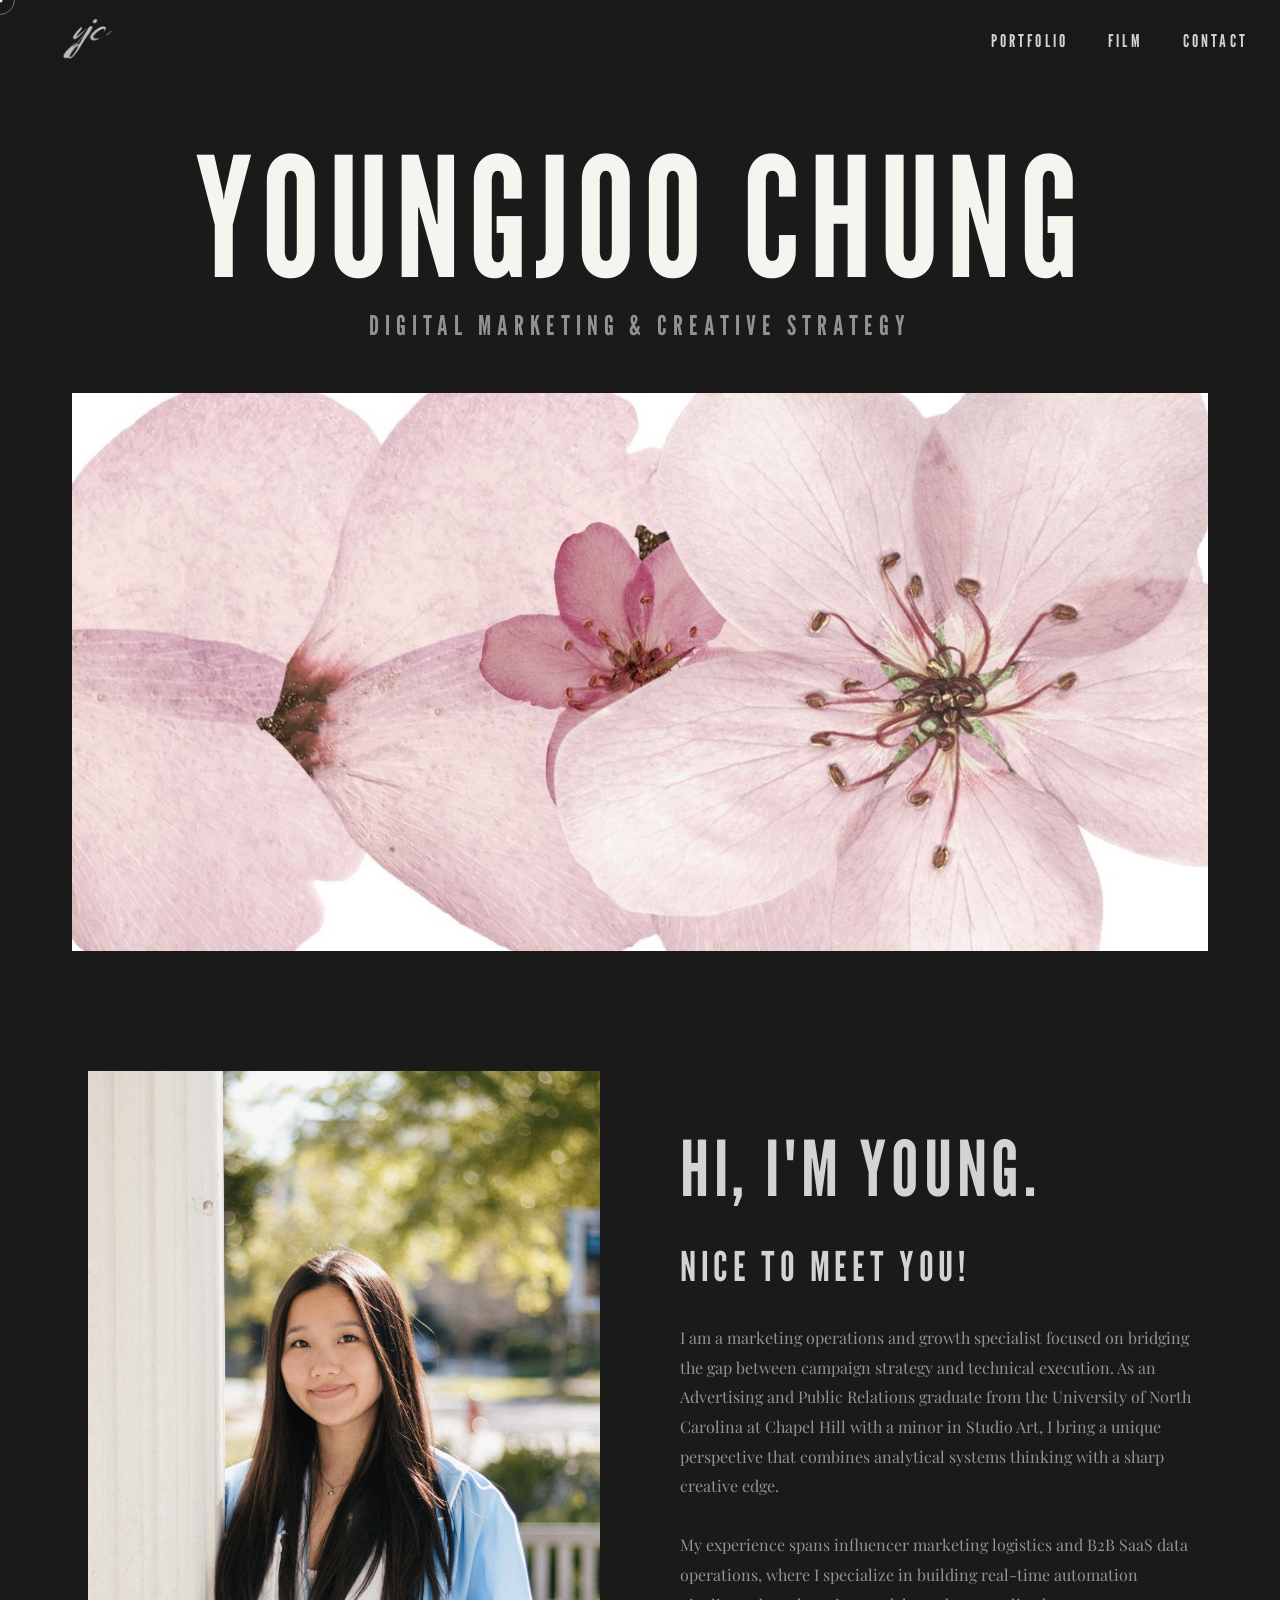
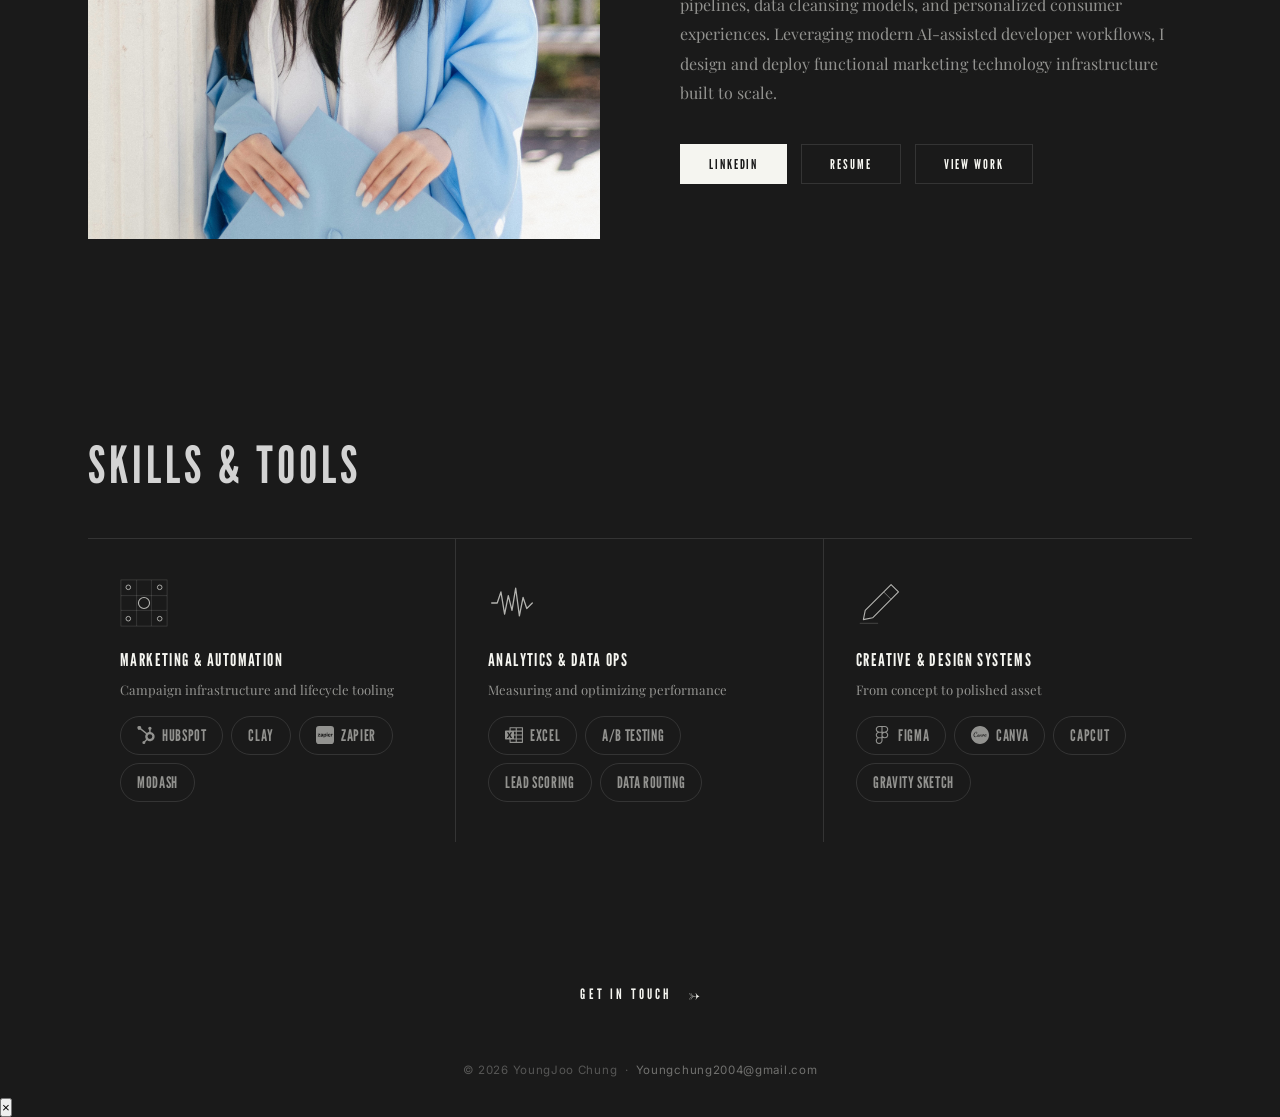
==== commit b776a64c: "Revamp skills" ====
--- a/index.html
+++ b/index.html
@@ -82,7 +82,7 @@
   <!-- ── SKILLS ─────────────────────────────────── -->
   <section class="skills-section">
     <div class="container">
-      <p class="skills-section-title reveal">Skills &amp; Expertise</p>
+      <p class="skills-section-title reveal">Skills &amp; Tools</p>
       <div class="skills-grid">
 
         <div class="skill-block reveal">
@@ -100,35 +100,33 @@
               <circle cx="43" cy="43" r="2.5" stroke="#F5F5F0" stroke-width="1"/>
             </svg>
           </div>
-          <p class="skill-name">Marketing Technology (MarTech)</p>
-          <p class="skill-desc">Designing and executing logical marketing infrastructures. Experienced in configuring behavioral trigger flows, dynamic content workflows, and mapping data routing across customer journeys to streamline campaign operations.</p>
+          <p class="skill-name">Marketing &amp; Automation</p>
+          <p class="skill-subtitle">Campaign infrastructure and lifecycle tooling</p>
+          <div class="skill-tags">
+            <span class="skill-tag"><svg viewBox="0 0 24 24" xmlns="http://www.w3.org/2000/svg"><path d="M18.164 7.93V5.084a2.198 2.198 0 001.267-1.978v-.067A2.2 2.2 0 0017.238.845h-.067a2.2 2.2 0 00-2.193 2.193v.067a2.196 2.196 0 001.252 1.973l.013.006v2.852a6.22 6.22 0 00-2.969 1.31l.012-.01-7.828-6.095A2.497 2.497 0 104.3 4.656l-.012.006 7.697 5.991a6.176 6.176 0 00-1.038 3.446c0 1.343.425 2.588 1.147 3.607l-.013-.02-2.342 2.343a1.968 1.968 0 00-.58-.095h-.002a2.033 2.033 0 102.033 2.033 1.978 1.978 0 00-.1-.595l.005.014 2.317-2.317a6.247 6.247 0 104.782-11.134l-.036-.005zm-.964 9.378a3.206 3.206 0 113.215-3.207v.002a3.206 3.206 0 01-3.207 3.207z"/></svg>HubSpot</span>
+            <span class="skill-tag">Clay</span>
+            <span class="skill-tag"><svg viewBox="0 0 24 24" xmlns="http://www.w3.org/2000/svg"><path d="M4.157 0A4.151 4.151 0 0 0 0 4.161v15.678A4.151 4.151 0 0 0 4.157 24h15.682A4.152 4.152 0 0 0 24 19.839V4.161A4.152 4.152 0 0 0 19.839 0H4.157Zm10.61 8.761h.03a.577.577 0 0 1 .23.038.585.585 0 0 1 .201.124.63.63 0 0 1 .162.431.612.612 0 0 1-.162.435.58.58 0 0 1-.201.128.58.58 0 0 1-.23.042.529.529 0 0 1-.235-.042.585.585 0 0 1-.332-.328.559.559 0 0 1-.038-.235.613.613 0 0 1 .17-.431.59.59 0 0 1 .405-.162Zm2.853 1.572c.03.004.061.004.095.004.325-.011.646.064.937.219.238.144.431.355.552.609.128.279.189.582.185.888v.193a2 2 0 0 1 0 .219h-2.498c.003.227.075.45.204.642a.78.78 0 0 0 .646.265.714.714 0 0 0 .484-.136.642.642 0 0 0 .23-.318l.915.257a1.398 1.398 0 0 1-.28.537c-.14.159-.321.284-.521.355a2.234 2.234 0 0 1-.836.136 1.923 1.923 0 0 1-1.001-.245 1.618 1.618 0 0 1-.665-.703 2.221 2.221 0 0 1-.227-1.036 1.95 1.95 0 0 1 .48-1.398 1.9 1.9 0 0 1 1.3-.488Zm-9.607.023c.162.004.325.026.48.079.207.065.4.174.563.314.26.302.393.692.366 1.088v2.276H8.53l-.109-.711h-.065c-.064.163-.155.31-.272.439a1.122 1.122 0 0 1-.374.264 1.023 1.023 0 0 1-.453.083 1.334 1.334 0 0 1-.866-.264.965.965 0 0 1-.329-.801.993.993 0 0 1 .076-.431 1.02 1.02 0 0 1 .242-.363 1.478 1.478 0 0 1 1.043-.303h.952v-.181a.696.696 0 0 0-.136-.454.553.553 0 0 0-.438-.154.695.695 0 0 0-.378.086.48.48 0 0 0-.193.254l-.99-.144a1.26 1.26 0 0 1 .257-.563c.14-.174.321-.302.533-.378.261-.091.54-.136.82-.129.053-.003.106-.007.163-.007Zm4.384.007c.174 0 .347.038.506.114.182.083.34.211.458.374.257.423.377.911.351 1.406a2.53 2.53 0 0 1-.355 1.448 1.148 1.148 0 0 1-1.009.517c-.204 0-.401-.045-.582-.136a1.052 1.052 0 0 1-.48-.457 1.298 1.298 0 0 1-.114-.234h-.045l.004 1.784h-1.059v-4.713h.904l.117.805h.057c.068-.208.177-.401.328-.56a1.129 1.129 0 0 1 .843-.344h.076v-.004Zm7.559.084h.903l.113.805h.053a1.37 1.37 0 0 1 .235-.484.813.813 0 0 1 .313-.242.82.82 0 0 1 .39-.076h.234v1.051h-.401a.662.662 0 0 0-.313.008.623.623 0 0 0-.272.155.663.663 0 0 0-.174.26.683.683 0 0 0-.027.314v1.875h-1.054v-3.666Zm-17.515.003h3.262v.896L3.73 13.104l.034.113h1.973l.042.9H2.4v-.9l1.931-1.754-.045-.117H2.441v-.896Zm11.815 0h1.055v3.659h-1.055V10.45Zm3.443.684.019.016a.69.69 0 0 0-.351.045.756.756 0 0 0-.287.204c-.11.155-.174.336-.189.522h1.545c-.034-.526-.257-.787-.74-.787h.003Zm-5.718.163c-.026 0-.057 0-.083.004a.78.78 0 0 0-.31.053.746.746 0 0 0-.257.189 1.016 1.016 0 0 0-.204.695v.064c-.015.257.057.507.204.711a.634.634 0 0 0 .253.196.638.638 0 0 0 .314.061.644.644 0 0 0 .578-.265c.14-.223.204-.48.189-.74a1.216 1.216 0 0 0-.181-.711.677.677 0 0 0-.503-.257Zm-4.509 1.266a.464.464 0 0 0-.268.102.373.373 0 0 0-.114.276c0 .053.008.106.027.155a.375.375 0 0 0 .087.132.576.576 0 0 0 .397.11v.004a.863.863 0 0 0 .563-.182.573.573 0 0 0 .211-.457v-.14h-.903Z"/></svg>Zapier</span>
+            <span class="skill-tag">Modash</span>
+          </div>
         </div>
 
         <div class="skill-block reveal reveal-delay-1">
           <div class="skill-icon">
             <svg viewBox="0 0 52 52" fill="none" xmlns="http://www.w3.org/2000/svg">
-              <circle cx="26" cy="26" r="24" stroke="#F5F5F0" stroke-width="0.7" stroke-opacity="0.3"/>
-              <circle cx="26" cy="26" r="18" stroke="#F5F5F0" stroke-width="0.8" stroke-opacity="0.5"/>
-              <circle cx="26" cy="26" r="12" stroke="#F5F5F0" stroke-width="1"/>
-              <circle cx="26" cy="26" r="6"  stroke="#F5F5F0" stroke-width="1.2"/>
-              <circle cx="26" cy="26" r="2"  fill="#F5F5F0"/>
+              <path d="M4 26 L10 26 L14 14 L18 38 L22 18 L26 34 L30 10 L34 40 L38 20 L42 32 L48 26" stroke="#F5F5F0" stroke-width="1.4" stroke-linecap="round" stroke-linejoin="round"/>
             </svg>
           </div>
-          <p class="skill-name">Social Media &amp; Community</p>
-          <p class="skill-desc">Multi-platform content and community management across TikTok, Instagram, and YouTube, driving measurable growth in reach, engagement, and brand resonance.</p>
+          <p class="skill-name">Analytics &amp; Data Ops</p>
+          <p class="skill-subtitle">Measuring and optimizing performance</p>
+          <div class="skill-tags">
+            <span class="skill-tag"><svg viewBox="0 0 24 24" xmlns="http://www.w3.org/2000/svg"><path d="M23 1.5q.41 0 .7.3.3.29.3.7v19q0 .41-.3.7-.29.3-.7.3H7q-.41 0-.7-.3-.3-.29-.3-.7V18H1q-.41 0-.7-.3-.3-.29-.3-.7V7q0-.41.3-.7Q.58 6 1 6h5V2.5q0-.41.3-.7.29-.3.7-.3zM6 13.28l1.42 2.66h2.14l-2.38-3.87 2.34-3.8H7.46l-1.3 2.4-.05.08-.04.09-.64-1.28-.66-1.29H2.59l2.27 3.82-2.48 3.85h2.16zM14.25 21v-3H7.5v3zm0-4.5v-3.75H12v3.75zm0-5.25V7.5H12v3.75zm0-5.25V3H7.5v3zm8.25 15v-3h-6.75v3zm0-4.5v-3.75h-6.75v3.75zm0-5.25V7.5h-6.75v3.75zm0-5.25V3h-6.75v3Z"/></svg>Excel</span>
+            <span class="skill-tag">A/B Testing</span>
+            <span class="skill-tag">Lead Scoring</span>
+            <span class="skill-tag">Data Routing</span>
+          </div>
         </div>
 
         <div class="skill-block reveal reveal-delay-2">
-          <div class="skill-icon">
-            <svg viewBox="0 0 52 52" fill="none" xmlns="http://www.w3.org/2000/svg">
-              <path d="M4 26 L10 26 L14 14 L18 38 L22 18 L26 34 L30 10 L34 40 L38 20 L42 32 L48 26" stroke="#F5F5F0" stroke-width="1.4" stroke-linecap="round" stroke-linejoin="round"/>
-            </svg>
-          </div>
-          <p class="skill-name">Brand &amp; Creative Design</p>
-          <p class="skill-desc">Visual storytelling through Canva, Procreate, and Figma, from campaign graphics to full interactive UI/UX prototypes that marry strategic purpose with technical aesthetic.</p>
-        </div>
-
-        <div class="skill-block reveal reveal-delay-3">
           <div class="skill-icon">
             <svg viewBox="0 0 52 52" fill="none" xmlns="http://www.w3.org/2000/svg">
               <path d="M38 6 L46 14 L18 42 L8 44 L10 34 Z" stroke="#F5F5F0" stroke-width="1.2" stroke-linejoin="round"/>
@@ -136,8 +134,14 @@
               <line x1="4"  y1="48" x2="24" y2="48" stroke="#F5F5F0" stroke-width="1" stroke-opacity="0.3"/>
             </svg>
           </div>
-          <p class="skill-name">Data Lifecycle &amp; LTV Optimization</p>
-          <p class="skill-desc">Structuring data collection ecosystems to drive personalization. Focused on building zero- and first-party data loops, managing preference centers, and aligning user data logic directly with retention and acquisition goals.</p>
+          <p class="skill-name">Creative &amp; Design Systems</p>
+          <p class="skill-subtitle">From concept to polished asset</p>
+          <div class="skill-tags">
+            <span class="skill-tag"><svg viewBox="0 0 24 24" xmlns="http://www.w3.org/2000/svg"><path d="M15.852 8.981h-4.588V0h4.588c2.476 0 4.49 2.014 4.49 4.49s-2.014 4.491-4.49 4.491zM12.735 7.51h3.117c1.665 0 3.019-1.355 3.019-3.019s-1.355-3.019-3.019-3.019h-3.117V7.51zm0 1.471H8.148c-2.476 0-4.49-2.014-4.49-4.49S5.672 0 8.148 0h4.588v8.981zm-4.587-7.51c-1.665 0-3.019 1.355-3.019 3.019s1.354 3.02 3.019 3.02h3.117V1.471H8.148zm4.587 15.019H8.148c-2.476 0-4.49-2.014-4.49-4.49s2.014-4.49 4.49-4.49h4.588v8.98zM8.148 8.981c-1.665 0-3.019 1.355-3.019 3.019s1.355 3.019 3.019 3.019h3.117V8.981H8.148zM8.172 24c-2.489 0-4.515-2.014-4.515-4.49s2.014-4.49 4.49-4.49h4.588v4.441c0 2.503-2.047 4.539-4.563 4.539zm-.024-7.51a3.023 3.023 0 0 0-3.019 3.019c0 1.665 1.365 3.019 3.044 3.019 1.705 0 3.093-1.376 3.093-3.068v-2.97H8.148zm7.704 0h-.098c-2.476 0-4.49-2.014-4.49-4.49s2.014-4.49 4.49-4.49h.098c2.476 0 4.49 2.014 4.49 4.49s-2.014 4.49-4.49 4.49zm-.097-7.509c-1.665 0-3.019 1.355-3.019 3.019s1.355 3.019 3.019 3.019h.098c1.665 0 3.019-1.355 3.019-3.019s-1.355-3.019-3.019-3.019h-.098z"/></svg>Figma</span>
+            <span class="skill-tag"><svg viewBox="0 0 24 24" xmlns="http://www.w3.org/2000/svg"><path d="M12 0C5.373 0 0 5.373 0 12s5.373 12 12 12 12-5.373 12-12S18.627 0 12 0zM6.962 7.68c.754 0 1.337.549 1.405 1.2.069.583-.171 1.097-.822 1.406-.343.171-.48.172-.549.069-.034-.069 0-.137.069-.206.617-.514.617-.926.548-1.508-.034-.378-.308-.618-.583-.618-1.2 0-2.914 2.674-2.674 4.629.103.754.549 1.646 1.509 1.646.308 0 .65-.103.96-.24.5-.264.799-.47 1.097-.8-.073-.885.704-2.046 1.851-2.046.515 0 .926.205.96.583.068.514-.377.582-.514.582s-.378-.034-.378-.17c-.034-.138.309-.07.275-.378-.035-.206-.24-.274-.446-.274-.72 0-1.131.994-1.029 1.611.035.275.172.549.447.549.205 0 .514-.31.617-.755.068-.308.343-.514.583-.514.102 0 .17.034.205.171v.138c-.034.137-.137.548-.102.651 0 .069.034.171.17.171.092 0 .436-.18.777-.459.117-.59.253-1.298.253-1.357.034-.24.137-.48.617-.48.103 0 .171.034.205.171v.138l-.136.617c.445-.583 1.097-.994 1.508-.994.172 0 .309.102.309.274 0 .103 0 .274-.069.446-.137.377-.309.96-.412 1.474 0 .137.035.274.207.274.171 0 .685-.206 1.096-.754l.007-.004c-.002-.068-.007-.134-.007-.202 0-.411.035-.754.104-.994.068-.274.411-.514.617-.514.103 0 .205.069.205.171 0 .035 0 .103-.034.137-.137.446-.24.857-.24 1.269 0 .24.034.582.102.788 0 .034.035.069.07.069.068 0 .548-.445.89-1.028-.308-.206-.48-.549-.48-.96 0-.72.446-1.097.858-1.097.343 0 .617.24.617.72 0 .308-.103.65-.274.96h.102a.77.77 0 0 0 .584-.24.293.293 0 0 1 .134-.117c.335-.425.83-.74 1.41-.74.48 0 .924.205.959.582.068.515-.378.618-.515.618l-.002-.002c-.138 0-.377-.035-.377-.172 0-.137.309-.068.274-.376-.034-.206-.24-.275-.446-.275-.686 0-1.13.891-1.028 1.611.034.275.171.583.445.583.206 0 .515-.308.652-.754.068-.274.343-.514.583-.514.103 0 .17.034.205.171 0 .069 0 .206-.137.652-.17.308-.171.48-.137.617.034.274.171.48.309.583.034.034.068.102.068.102 0 .069-.034.138-.137.138-.034 0-.068 0-.103-.035-.514-.205-.72-.548-.789-.891-.205.24-.445.377-.72.377-.445 0-.89-.411-.96-.926a1.609 1.609 0 0 1 .075-.649c-.203.13-.422.203-.623.203h-.17c-.447.652-.927 1.098-1.27 1.303a.896.896 0 0 1-.377.104c-.068 0-.171-.035-.205-.104-.095-.152-.156-.392-.193-.667-.481.527-1.145.805-1.453.805-.343 0-.548-.206-.582-.55v-.376c.102-.754.377-1.2.377-1.337a.074.074 0 0 0-.069-.07c-.24 0-1.028.824-1.166 1.373l-.103.445c-.068.309-.377.515-.582.515-.103 0-.172-.035-.206-.172v-.137l.046-.233c-.435.31-.87.508-1.075.508-.308 0-.48-.172-.514-.412-.206.274-.445.412-.754.412-.352 0-.696-.24-.862-.593-.244.275-.523.553-.852.764-.48.309-1.028.549-1.68.549-.582 0-1.097-.309-1.371-.583-.412-.377-.651-.96-.686-1.509-.205-1.68.823-3.84 2.4-4.8.378-.205.755-.343 1.132-.343zm9.77 3.291c-.104 0-.172.172-.172.343 0 .274.137.583.309.755a1.74 1.74 0 0 0 .102-.583c0-.343-.137-.515-.24-.515z"/></svg>Canva</span>
+            <span class="skill-tag">CapCut</span>
+            <span class="skill-tag">Gravity Sketch</span>
+          </div>
         </div>
 
       </div>
--- a/css/style.css
+++ b/css/style.css
@@ -389,7 +389,7 @@
 
 .skills-grid {
   display: grid;
-  grid-template-columns: repeat(4, 1fr);
+  grid-template-columns: repeat(3, 1fr);
   gap: 0;
 }
 
@@ -422,6 +422,34 @@
   line-height: 1.7;
   color: var(--cream-dim);
 }
+
+.skill-subtitle {
+  font-family: var(--font-serif);
+  font-size: 0.82rem;
+  line-height: 1.5;
+  color: var(--cream-dim);
+}
+
+.skill-tags { display: flex; flex-wrap: wrap; gap: 8px; margin-top: 16px; }
+
+.skill-tag {
+  display: inline-flex;
+  align-items: center;
+  gap: 7px;
+  padding: 9px 16px;
+  font-family: var(--font-display);
+  font-size: 1rem;
+  letter-spacing: 0.04em;
+  text-transform: uppercase;
+  color: var(--cream-dim);
+  border: 1px solid var(--cream-border);
+  border-radius: 999px;
+  transition: all .2s;
+}
+
+.skill-tag:hover { color: var(--cream); border-color: rgba(245,245,240,.35); }
+
+.skill-tag svg { width: 18px; height: 18px; flex-shrink: 0; fill: currentColor; }
 
 /* ============================================
    FOOTER CTA
@@ -930,15 +958,14 @@
 }
 
 .film-grid {
-  display: grid;
-  grid-template-columns: repeat(3, 1fr);
-  gap: 6px;
+  column-count: 3;
+  column-fill: balance;
+  column-gap: 6px;
   margin-bottom: 8px;
-  align-items: start;
-}
-
-@media (max-width: 768px) { .film-grid { grid-template-columns: 1fr; } }
-@media (max-width: 1024px) { .film-grid { grid-template-columns: repeat(2, 1fr); } }
+}
+
+@media (max-width: 768px) { .film-grid { column-count: 1; } }
+@media (max-width: 1024px) { .film-grid { column-count: 2; } }
 
 .film-caption {
   font-family: var(--font-serif);
@@ -1129,9 +1156,8 @@
    ============================================ */
 @media (max-width: 1024px) {
   .project-card  { flex-basis: calc((100% - 2px) / 2); }
-  .skills-grid   { grid-template-columns: repeat(2, 1fr); }
-  .skill-block:nth-child(2) { border-right: none; }
-  .skill-block:nth-child(3) { border-top: 1px solid var(--cream-border); }
+  .skills-grid   { grid-template-columns: 1fr; }
+  .skill-block   { border-right: none; border-top: none; border-bottom: 1px solid var(--cream-border); }
   .gallery-grid  { columns: 2; }
 }
 
